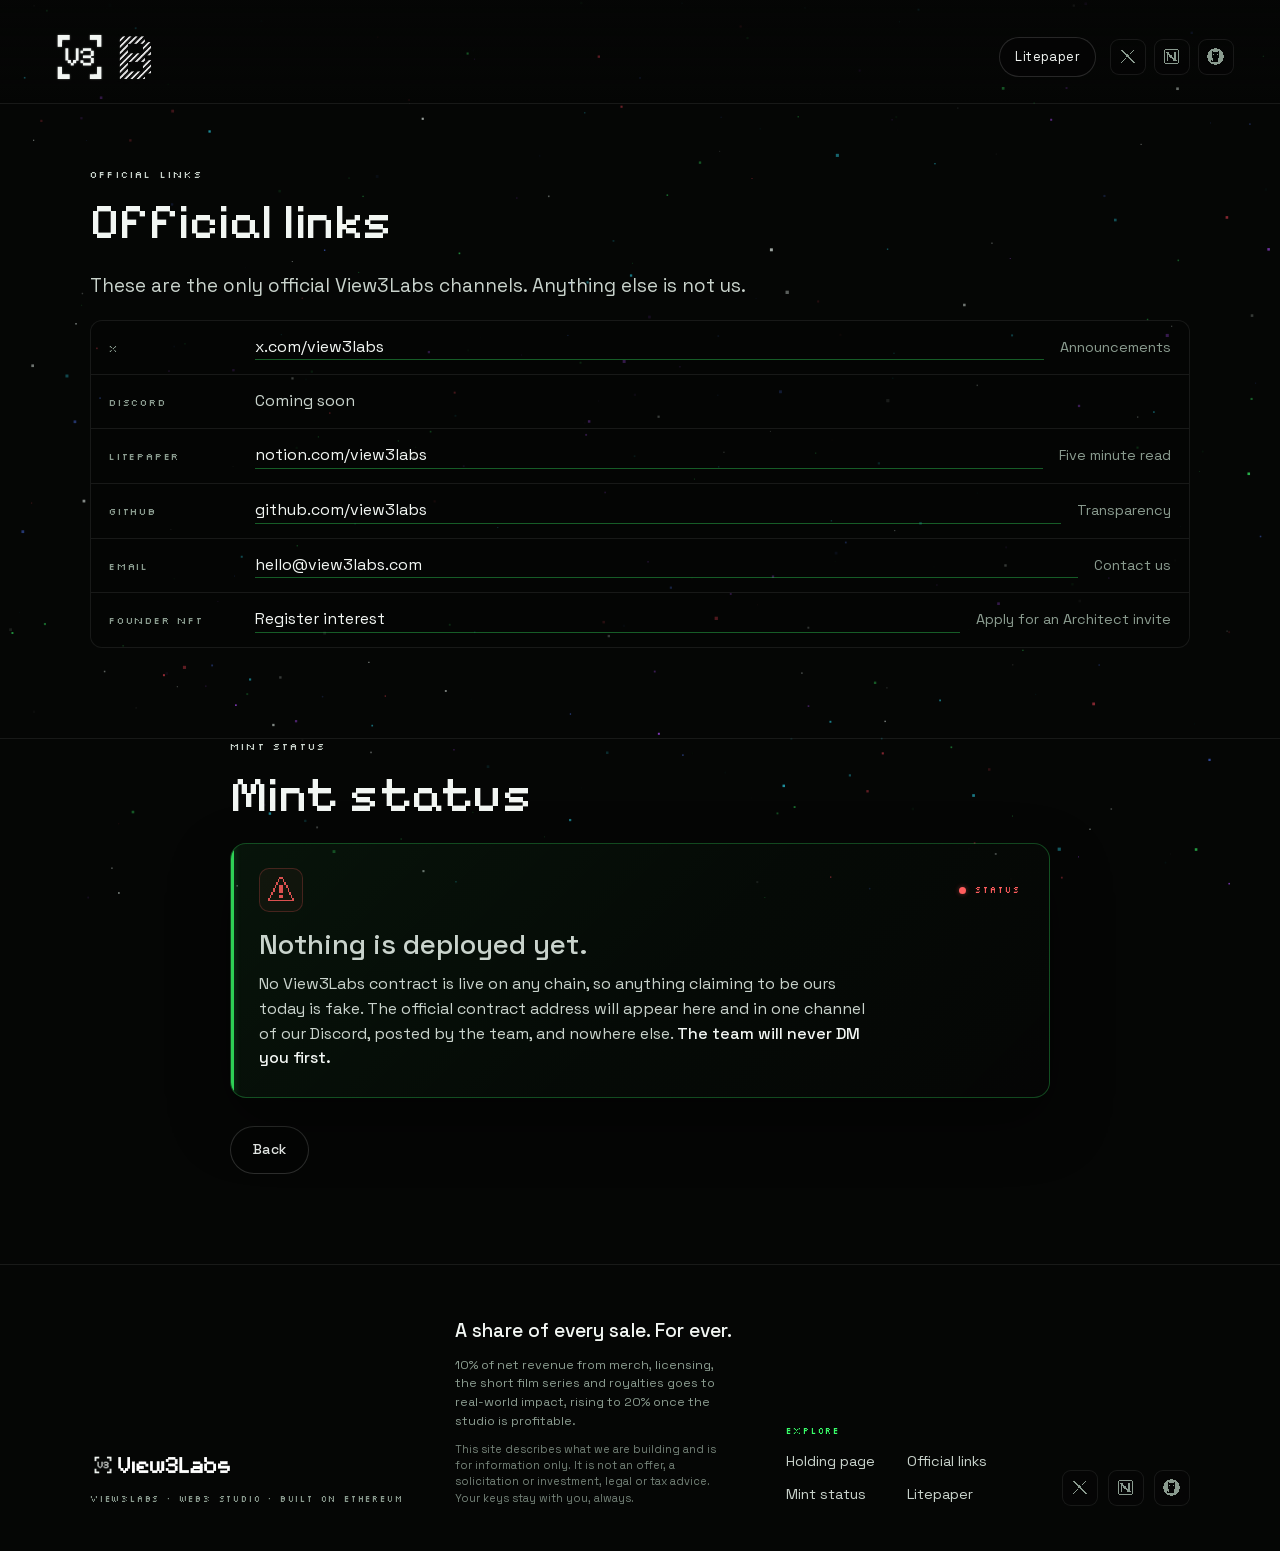
==== links/index.html @ da08341c "Hero symbol: held at 880px from 1250px wide, 600px on large monitors" ====
<!doctype html>
<html lang="en-GB">
<head>
<meta charset="utf-8">
<meta name="viewport" content="width=device-width, initial-scale=1">
<meta http-equiv="Content-Security-Policy" content="default-src 'none'; script-src 'self'; style-src 'self'; img-src 'self'; font-src 'self'; media-src 'self'; connect-src 'self'; manifest-src 'self'; base-uri 'none'; form-action 'none'; object-src 'none'; frame-src 'none'; upgrade-insecure-requests">
<meta name="referrer" content="strict-origin-when-cross-origin">
<link rel="canonical" href="https://view3labs.com/links/">
<title>Official links · View3Labs</title>
<meta name="description" content="The only official View3Labs channels. Anything else is not us.">
<meta property="og:title" content="View3Labs">
<meta property="og:description" content="Join the studio behind the drop. One studio. 963 founders.">
<meta property="og:image" content="https://view3labs.com/assets/og-image-v3.jpg">
<meta property="og:url" content="https://view3labs.com/links/">
<meta name="twitter:card" content="summary_large_image">
<link rel="icon" type="image/png" sizes="64x64" href="../assets/favicon-64.png">
<link rel="apple-touch-icon" href="../assets/apple-touch-icon.png">
<link rel="preload" href="../fonts/space-grotesk.woff2" as="font" type="font/woff2" crossorigin>
<link rel="preload" href="../fonts/silkscreen-400.woff2" as="font" type="font/woff2" crossorigin>
<link rel="preload" href="../fonts/pixelify-sans.woff2" as="font" type="font/woff2" crossorigin>
<link rel="stylesheet" href="../style.css?v=20261026i">
</head>
<body class="holding">

<!-- Reactive particle field -->
<canvas class="field" data-field aria-hidden="true"></canvas>

<header class="top" data-top>
  <a class="brand" href="../" data-brand aria-label="View3Labs">
    <img class="brand__mark" src="../assets/mark-v3-white.png" alt="" width="512" height="512">
    <span class="brand__word">
      <video class="brand__video" data-wordmark muted playsinline preload="auto" aria-hidden="true"></video>
      <img class="brand__img" src="../assets/wordmark-anim-last.png" alt="" width="840" height="160">
    </span>
  </a>
  <div class="top__right">
    <a class="top__pill" href="https://view3labs.notion.site/view3labs-litepaper-2616937a39f680359b5fe845289d6380" target="_blank" rel="noopener">Litepaper</a>
    <div class="top__icons" aria-label="Official channels">
      <a class="footer__icon" href="https://x.com/view3labs" target="_blank" rel="noopener" aria-label="View3Labs on X"><svg viewBox="0 0 16 16" shape-rendering="crispEdges" aria-hidden="true"><path d="M2 2h1v1h-1zM3 2h1v1h-1zM13 2h1v1h-1zM3 3h1v1h-1zM4 3h1v1h-1zM12 3h1v1h-1zM4 4h1v1h-1zM5 4h1v1h-1zM11 4h1v1h-1zM5 5h1v1h-1zM6 5h1v1h-1zM10 5h1v1h-1zM6 6h1v1h-1zM7 6h1v1h-1zM7 7h1v1h-1zM8 7h1v1h-1zM8 8h1v1h-1zM9 8h1v1h-1zM6 9h1v1h-1zM9 9h1v1h-1zM10 9h1v1h-1zM5 10h1v1h-1zM10 10h1v1h-1zM11 10h1v1h-1zM4 11h1v1h-1zM11 11h1v1h-1zM12 11h1v1h-1zM3 12h1v1h-1zM12 12h1v1h-1zM13 12h1v1h-1zM2 13h1v1h-1zM13 13h1v1h-1zM14 13h1v1h-1z"/></svg></a>
      <a class="footer__icon" href="https://view3labs.notion.site/view3labs-litepaper-2616937a39f680359b5fe845289d6380" target="_blank" rel="noopener" aria-label="View3Labs Litepaper on Notion"><svg viewBox="0 0 16 16" shape-rendering="crispEdges" aria-hidden="true"><path d="M2 1h1v1h-1zM3 1h1v1h-1zM4 1h1v1h-1zM5 1h1v1h-1zM6 1h1v1h-1zM7 1h1v1h-1zM8 1h1v1h-1zM9 1h1v1h-1zM10 1h1v1h-1zM11 1h1v1h-1zM12 1h1v1h-1zM13 1h1v1h-1zM1 2h1v1h-1zM14 2h1v1h-1zM1 3h1v1h-1zM14 3h1v1h-1zM1 4h1v1h-1zM3 4h1v1h-1zM4 4h1v1h-1zM5 4h1v1h-1zM10 4h1v1h-1zM11 4h1v1h-1zM14 4h1v1h-1zM1 5h1v1h-1zM4 5h1v1h-1zM5 5h1v1h-1zM10 5h1v1h-1zM11 5h1v1h-1zM14 5h1v1h-1zM1 6h1v1h-1zM4 6h1v1h-1zM5 6h1v1h-1zM6 6h1v1h-1zM10 6h1v1h-1zM11 6h1v1h-1zM14 6h1v1h-1zM1 7h1v1h-1zM4 7h1v1h-1zM6 7h1v1h-1zM7 7h1v1h-1zM10 7h1v1h-1zM11 7h1v1h-1zM14 7h1v1h-1zM1 8h1v1h-1zM4 8h1v1h-1zM7 8h1v1h-1zM8 8h1v1h-1zM10 8h1v1h-1zM11 8h1v1h-1zM14 8h1v1h-1zM1 9h1v1h-1zM4 9h1v1h-1zM8 9h1v1h-1zM9 9h1v1h-1zM10 9h1v1h-1zM11 9h1v1h-1zM14 9h1v1h-1zM1 10h1v1h-1zM4 10h1v1h-1zM9 10h1v1h-1zM10 10h1v1h-1zM11 10h1v1h-1zM14 10h1v1h-1zM1 11h1v1h-1zM4 11h1v1h-1zM9 11h1v1h-1zM10 11h1v1h-1zM11 11h1v1h-1zM12 11h1v1h-1zM14 11h1v1h-1zM1 12h1v1h-1zM14 12h1v1h-1zM1 13h1v1h-1zM14 13h1v1h-1zM2 14h1v1h-1zM3 14h1v1h-1zM4 14h1v1h-1zM5 14h1v1h-1zM6 14h1v1h-1zM7 14h1v1h-1zM8 14h1v1h-1zM9 14h1v1h-1zM10 14h1v1h-1zM11 14h1v1h-1zM12 14h1v1h-1zM13 14h1v1h-1z"/></svg></a>
      <a class="footer__icon" href="https://github.com/View3Labs" target="_blank" rel="noopener" aria-label="View3Labs on GitHub"><svg viewBox="0 0 16 16" shape-rendering="crispEdges" aria-hidden="true"><path d="M7 0h1v1h-1zM8 0h1v1h-1zM4 1h1v1h-1zM5 1h1v1h-1zM6 1h1v1h-1zM7 1h1v1h-1zM8 1h1v1h-1zM9 1h1v1h-1zM10 1h1v1h-1zM11 1h1v1h-1zM3 2h1v1h-1zM4 2h1v1h-1zM5 2h1v1h-1zM6 2h1v1h-1zM7 2h1v1h-1zM8 2h1v1h-1zM9 2h1v1h-1zM10 2h1v1h-1zM11 2h1v1h-1zM12 2h1v1h-1zM2 3h1v1h-1zM3 3h1v1h-1zM4 3h1v1h-1zM6 3h1v1h-1zM7 3h1v1h-1zM8 3h1v1h-1zM9 3h1v1h-1zM11 3h1v1h-1zM12 3h1v1h-1zM13 3h1v1h-1zM1 4h1v1h-1zM2 4h1v1h-1zM3 4h1v1h-1zM4 4h1v1h-1zM11 4h1v1h-1zM12 4h1v1h-1zM13 4h1v1h-1zM14 4h1v1h-1zM1 5h1v1h-1zM2 5h1v1h-1zM3 5h1v1h-1zM4 5h1v1h-1zM11 5h1v1h-1zM12 5h1v1h-1zM13 5h1v1h-1zM14 5h1v1h-1zM1 6h1v1h-1zM2 6h1v1h-1zM3 6h1v1h-1zM4 6h1v1h-1zM6 6h1v1h-1zM9 6h1v1h-1zM11 6h1v1h-1zM12 6h1v1h-1zM13 6h1v1h-1zM14 6h1v1h-1zM0 7h1v1h-1zM1 7h1v1h-1zM2 7h1v1h-1zM3 7h1v1h-1zM4 7h1v1h-1zM11 7h1v1h-1zM12 7h1v1h-1zM13 7h1v1h-1zM14 7h1v1h-1zM15 7h1v1h-1zM0 8h1v1h-1zM1 8h1v1h-1zM2 8h1v1h-1zM3 8h1v1h-1zM4 8h1v1h-1zM11 8h1v1h-1zM12 8h1v1h-1zM13 8h1v1h-1zM14 8h1v1h-1zM15 8h1v1h-1zM1 9h1v1h-1zM2 9h1v1h-1zM3 9h1v1h-1zM4 9h1v1h-1zM5 9h1v1h-1zM10 9h1v1h-1zM11 9h1v1h-1zM12 9h1v1h-1zM13 9h1v1h-1zM14 9h1v1h-1zM1 10h1v1h-1zM2 10h1v1h-1zM3 10h1v1h-1zM4 10h1v1h-1zM5 10h1v1h-1zM10 10h1v1h-1zM11 10h1v1h-1zM12 10h1v1h-1zM13 10h1v1h-1zM14 10h1v1h-1zM1 11h1v1h-1zM2 11h1v1h-1zM3 11h1v1h-1zM5 11h1v1h-1zM10 11h1v1h-1zM11 11h1v1h-1zM12 11h1v1h-1zM13 11h1v1h-1zM14 11h1v1h-1zM2 12h1v1h-1zM3 12h1v1h-1zM10 12h1v1h-1zM11 12h1v1h-1zM12 12h1v1h-1zM13 12h1v1h-1zM3 13h1v1h-1zM4 13h1v1h-1zM5 13h1v1h-1zM6 13h1v1h-1zM7 13h1v1h-1zM8 13h1v1h-1zM9 13h1v1h-1zM10 13h1v1h-1zM11 13h1v1h-1zM12 13h1v1h-1zM4 14h1v1h-1zM5 14h1v1h-1zM6 14h1v1h-1zM7 14h1v1h-1zM8 14h1v1h-1zM9 14h1v1h-1zM10 14h1v1h-1zM11 14h1v1h-1zM7 15h1v1h-1zM8 15h1v1h-1z"/></svg></a>
    </div>
  </div>
</header>

<main id="top" class="page">

<section class="section" id="links" aria-labelledby="h-links">
  <div class="section__inner">
    <p class="eyebrow">Official links</p>
    <h2 id="h-links" class="reveal">Official links</h2>
    <p class="lead reveal">These are the only official View3Labs channels. Anything else is not us.</p>
    <ul class="links" role="list">
      <li class="links__row reveal"><span class="links__channel">X</span><a class="links__link" href="https://x.com/view3labs" target="_blank" rel="noopener">x.com/view3labs</a><span class="links__note">Announcements</span></li>
      <li class="links__row reveal"><span class="links__channel">Discord</span><span class="links__link" data-discord>Coming soon</span><span class="links__note" data-discord-note></span></li>
      <li class="links__row reveal"><span class="links__channel">Litepaper</span><a class="links__link" href="https://view3labs.notion.site/view3labs-litepaper-2616937a39f680359b5fe845289d6380" target="_blank" rel="noopener">notion.com/view3labs</a><span class="links__note">Five minute read</span></li>
      <li class="links__row reveal"><span class="links__channel">GitHub</span><a class="links__link" href="https://github.com/View3Labs" target="_blank" rel="noopener">github.com/view3labs</a><span class="links__note">Transparency</span></li>
      <li class="links__row reveal"><span class="links__channel">Email</span><a class="links__link" href="mailto:hello@view3labs.com">hello@view3labs.com</a><span class="links__note">Contact us</span></li>
      <li class="links__row reveal"><span class="links__channel">Founder NFT</span><a class="links__link" href="https://docs.google.com/forms/d/e/1FAIpQLSch61NEoiPiYjb7AW-5lld3CAP9WMmhTiAOWWXmvHpPKNtkVA/viewform" target="_blank" rel="noopener">Register interest</a><span class="links__note">Apply for an Architect invite</span></li>
    </ul>
  </div>
</section>

<section class="section section--mint" id="mint-status" aria-labelledby="h-mint">
  <div class="section__inner section__inner--narrow">
    <p class="eyebrow">Mint status</p>
    <h2 id="h-mint" class="reveal">Mint status</h2>
    <!-- Default state is the standing warning. app.js swaps to the live state only when SITE_CONFIG has both values. -->
    <div class="mint mint--warning reveal" data-mint-warning role="status">
      <div class="mint__head">
        <span class="mint__glyph"><svg viewBox="0 0 16 16" shape-rendering="crispEdges" aria-hidden="true"><path d="M7 0h1v1h-1zM8 0h1v1h-1zM6 1h1v1h-1zM9 1h1v1h-1zM6 2h1v1h-1zM9 2h1v1h-1zM5 3h1v1h-1zM10 3h1v1h-1zM5 4h1v1h-1zM10 4h1v1h-1zM4 5h1v1h-1zM7 5h1v1h-1zM8 5h1v1h-1zM11 5h1v1h-1zM4 6h1v1h-1zM7 6h1v1h-1zM8 6h1v1h-1zM11 6h1v1h-1zM3 7h1v1h-1zM7 7h1v1h-1zM8 7h1v1h-1zM12 7h1v1h-1zM3 8h1v1h-1zM7 8h1v1h-1zM8 8h1v1h-1zM12 8h1v1h-1zM2 9h1v1h-1zM7 9h1v1h-1zM8 9h1v1h-1zM13 9h1v1h-1zM2 10h1v1h-1zM13 10h1v1h-1zM1 11h1v1h-1zM7 11h1v1h-1zM8 11h1v1h-1zM14 11h1v1h-1zM1 12h1v1h-1zM7 12h1v1h-1zM8 12h1v1h-1zM14 12h1v1h-1zM0 13h1v1h-1zM15 13h1v1h-1zM0 14h1v1h-1zM1 14h1v1h-1zM2 14h1v1h-1zM3 14h1v1h-1zM4 14h1v1h-1zM5 14h1v1h-1zM6 14h1v1h-1zM7 14h1v1h-1zM8 14h1v1h-1zM9 14h1v1h-1zM10 14h1v1h-1zM11 14h1v1h-1zM12 14h1v1h-1zM13 14h1v1h-1zM14 14h1v1h-1zM15 14h1v1h-1z"/></svg></span>
        <span class="mint__status"><span class="mint__dot" aria-hidden="true"></span>Status</span>
      </div>
      <p class="mint__title">Nothing is deployed yet.</p>
      <p>No View3Labs contract is live on any chain, so anything claiming to be ours today is fake. The official contract address will appear here and in one channel of our Discord, posted by the team, and nowhere else. <strong>The team will never DM you first.</strong></p>
    </div>
    <div class="mint mint--live" data-mint-live hidden>
      <div class="mint__head">
        <span class="mint__glyph"><svg viewBox="0 0 16 16" shape-rendering="crispEdges" aria-hidden="true"><path d="M14 4h1v1h-1zM15 4h1v1h-1zM13 5h1v1h-1zM14 5h1v1h-1zM15 5h1v1h-1zM12 6h1v1h-1zM13 6h1v1h-1zM14 6h1v1h-1zM11 7h1v1h-1zM12 7h1v1h-1zM13 7h1v1h-1zM2 8h1v1h-1zM3 8h1v1h-1zM10 8h1v1h-1zM11 8h1v1h-1zM12 8h1v1h-1zM2 9h1v1h-1zM3 9h1v1h-1zM4 9h1v1h-1zM9 9h1v1h-1zM10 9h1v1h-1zM11 9h1v1h-1zM3 10h1v1h-1zM4 10h1v1h-1zM5 10h1v1h-1zM8 10h1v1h-1zM9 10h1v1h-1zM10 10h1v1h-1zM4 11h1v1h-1zM5 11h1v1h-1zM6 11h1v1h-1zM7 11h1v1h-1zM8 11h1v1h-1zM9 11h1v1h-1zM5 12h1v1h-1zM6 12h1v1h-1zM7 12h1v1h-1zM8 12h1v1h-1z"/></svg></span>
        <span class="mint__status"><span class="mint__dot" aria-hidden="true"></span>Live</span>
      </div>
      <p class="mint__label">Official contract address</p>
      <code class="mint__address" data-mint-address></code>
      <a class="btn btn--primary" data-mint-link href="#" target="_blank" rel="noopener">Official mint page</a>
    </div>
    <a class="btn btn--ghost page__back" href="../">Back</a>
  </div>
</section>

</main>

<footer class="footer" id="footer">
  <div class="section__inner footer__grid">
    <div class="footer__brand">
      <a class="footer__home" href="../" data-footbrand aria-label="View3Labs">
        <img class="footer__mark" src="../assets/mark-v3-white.png" alt="" width="512" height="512">
        <span class="footer__word">
          <video class="footer__video" data-footwordmark muted playsinline preload="metadata" aria-hidden="true"></video>
          <img class="footer__img" src="../assets/wordmark-anim-last.png" alt="View3Labs" width="840" height="160">
        </span>
      </a>
      <p class="footer__line">View3Labs · Web3 Studio · Built on Ethereum</p>
    </div>
    <div class="footer__wording">
      <p class="footer__pledge">A share of every sale. For ever.</p>
      <p class="footer__small">10% of net revenue from merch, licensing, the short film series and royalties goes to real-world impact, rising to 20% once the studio is profitable.</p>
      <p class="footer__small footer__legal">This site describes what we are building and is for information only. It is not an offer, a solicitation or investment, legal or tax advice. Your keys stay with you, always.</p>
    </div>
    <nav class="footer__col" aria-label="Sections">
      <p class="footer__title">Explore</p>
      <div class="footer__links">
        <a href="../">Holding page</a>
        <a href="#links">Official links</a>
        <a href="#mint-status">Mint status</a>
        <a href="https://view3labs.notion.site/view3labs-litepaper-2616937a39f680359b5fe845289d6380" target="_blank" rel="noopener">Litepaper</a>
      </div>
    </nav>
    <div class="footer__icons" aria-label="Official channels">
      <a class="footer__icon" href="https://x.com/view3labs" target="_blank" rel="noopener" aria-label="View3Labs on X"><svg viewBox="0 0 16 16" shape-rendering="crispEdges" aria-hidden="true"><path d="M2 2h1v1h-1zM3 2h1v1h-1zM13 2h1v1h-1zM3 3h1v1h-1zM4 3h1v1h-1zM12 3h1v1h-1zM4 4h1v1h-1zM5 4h1v1h-1zM11 4h1v1h-1zM5 5h1v1h-1zM6 5h1v1h-1zM10 5h1v1h-1zM6 6h1v1h-1zM7 6h1v1h-1zM7 7h1v1h-1zM8 7h1v1h-1zM8 8h1v1h-1zM9 8h1v1h-1zM6 9h1v1h-1zM9 9h1v1h-1zM10 9h1v1h-1zM5 10h1v1h-1zM10 10h1v1h-1zM11 10h1v1h-1zM4 11h1v1h-1zM11 11h1v1h-1zM12 11h1v1h-1zM3 12h1v1h-1zM12 12h1v1h-1zM13 12h1v1h-1zM2 13h1v1h-1zM13 13h1v1h-1zM14 13h1v1h-1z"/></svg></a>
      <a class="footer__icon" href="https://view3labs.notion.site/view3labs-litepaper-2616937a39f680359b5fe845289d6380" target="_blank" rel="noopener" aria-label="View3Labs Litepaper on Notion"><svg viewBox="0 0 16 16" shape-rendering="crispEdges" aria-hidden="true"><path d="M2 1h1v1h-1zM3 1h1v1h-1zM4 1h1v1h-1zM5 1h1v1h-1zM6 1h1v1h-1zM7 1h1v1h-1zM8 1h1v1h-1zM9 1h1v1h-1zM10 1h1v1h-1zM11 1h1v1h-1zM12 1h1v1h-1zM13 1h1v1h-1zM1 2h1v1h-1zM14 2h1v1h-1zM1 3h1v1h-1zM14 3h1v1h-1zM1 4h1v1h-1zM3 4h1v1h-1zM4 4h1v1h-1zM5 4h1v1h-1zM10 4h1v1h-1zM11 4h1v1h-1zM14 4h1v1h-1zM1 5h1v1h-1zM4 5h1v1h-1zM5 5h1v1h-1zM10 5h1v1h-1zM11 5h1v1h-1zM14 5h1v1h-1zM1 6h1v1h-1zM4 6h1v1h-1zM5 6h1v1h-1zM6 6h1v1h-1zM10 6h1v1h-1zM11 6h1v1h-1zM14 6h1v1h-1zM1 7h1v1h-1zM4 7h1v1h-1zM6 7h1v1h-1zM7 7h1v1h-1zM10 7h1v1h-1zM11 7h1v1h-1zM14 7h1v1h-1zM1 8h1v1h-1zM4 8h1v1h-1zM7 8h1v1h-1zM8 8h1v1h-1zM10 8h1v1h-1zM11 8h1v1h-1zM14 8h1v1h-1zM1 9h1v1h-1zM4 9h1v1h-1zM8 9h1v1h-1zM9 9h1v1h-1zM10 9h1v1h-1zM11 9h1v1h-1zM14 9h1v1h-1zM1 10h1v1h-1zM4 10h1v1h-1zM9 10h1v1h-1zM10 10h1v1h-1zM11 10h1v1h-1zM14 10h1v1h-1zM1 11h1v1h-1zM4 11h1v1h-1zM9 11h1v1h-1zM10 11h1v1h-1zM11 11h1v1h-1zM12 11h1v1h-1zM14 11h1v1h-1zM1 12h1v1h-1zM14 12h1v1h-1zM1 13h1v1h-1zM14 13h1v1h-1zM2 14h1v1h-1zM3 14h1v1h-1zM4 14h1v1h-1zM5 14h1v1h-1zM6 14h1v1h-1zM7 14h1v1h-1zM8 14h1v1h-1zM9 14h1v1h-1zM10 14h1v1h-1zM11 14h1v1h-1zM12 14h1v1h-1zM13 14h1v1h-1z"/></svg></a>
      <a class="footer__icon" href="https://github.com/View3Labs" target="_blank" rel="noopener" aria-label="View3Labs on GitHub"><svg viewBox="0 0 16 16" shape-rendering="crispEdges" aria-hidden="true"><path d="M7 0h1v1h-1zM8 0h1v1h-1zM4 1h1v1h-1zM5 1h1v1h-1zM6 1h1v1h-1zM7 1h1v1h-1zM8 1h1v1h-1zM9 1h1v1h-1zM10 1h1v1h-1zM11 1h1v1h-1zM3 2h1v1h-1zM4 2h1v1h-1zM5 2h1v1h-1zM6 2h1v1h-1zM7 2h1v1h-1zM8 2h1v1h-1zM9 2h1v1h-1zM10 2h1v1h-1zM11 2h1v1h-1zM12 2h1v1h-1zM2 3h1v1h-1zM3 3h1v1h-1zM4 3h1v1h-1zM6 3h1v1h-1zM7 3h1v1h-1zM8 3h1v1h-1zM9 3h1v1h-1zM11 3h1v1h-1zM12 3h1v1h-1zM13 3h1v1h-1zM1 4h1v1h-1zM2 4h1v1h-1zM3 4h1v1h-1zM4 4h1v1h-1zM11 4h1v1h-1zM12 4h1v1h-1zM13 4h1v1h-1zM14 4h1v1h-1zM1 5h1v1h-1zM2 5h1v1h-1zM3 5h1v1h-1zM4 5h1v1h-1zM11 5h1v1h-1zM12 5h1v1h-1zM13 5h1v1h-1zM14 5h1v1h-1zM1 6h1v1h-1zM2 6h1v1h-1zM3 6h1v1h-1zM4 6h1v1h-1zM6 6h1v1h-1zM9 6h1v1h-1zM11 6h1v1h-1zM12 6h1v1h-1zM13 6h1v1h-1zM14 6h1v1h-1zM0 7h1v1h-1zM1 7h1v1h-1zM2 7h1v1h-1zM3 7h1v1h-1zM4 7h1v1h-1zM11 7h1v1h-1zM12 7h1v1h-1zM13 7h1v1h-1zM14 7h1v1h-1zM15 7h1v1h-1zM0 8h1v1h-1zM1 8h1v1h-1zM2 8h1v1h-1zM3 8h1v1h-1zM4 8h1v1h-1zM11 8h1v1h-1zM12 8h1v1h-1zM13 8h1v1h-1zM14 8h1v1h-1zM15 8h1v1h-1zM1 9h1v1h-1zM2 9h1v1h-1zM3 9h1v1h-1zM4 9h1v1h-1zM5 9h1v1h-1zM10 9h1v1h-1zM11 9h1v1h-1zM12 9h1v1h-1zM13 9h1v1h-1zM14 9h1v1h-1zM1 10h1v1h-1zM2 10h1v1h-1zM3 10h1v1h-1zM4 10h1v1h-1zM5 10h1v1h-1zM10 10h1v1h-1zM11 10h1v1h-1zM12 10h1v1h-1zM13 10h1v1h-1zM14 10h1v1h-1zM1 11h1v1h-1zM2 11h1v1h-1zM3 11h1v1h-1zM5 11h1v1h-1zM10 11h1v1h-1zM11 11h1v1h-1zM12 11h1v1h-1zM13 11h1v1h-1zM14 11h1v1h-1zM2 12h1v1h-1zM3 12h1v1h-1zM10 12h1v1h-1zM11 12h1v1h-1zM12 12h1v1h-1zM13 12h1v1h-1zM3 13h1v1h-1zM4 13h1v1h-1zM5 13h1v1h-1zM6 13h1v1h-1zM7 13h1v1h-1zM8 13h1v1h-1zM9 13h1v1h-1zM10 13h1v1h-1zM11 13h1v1h-1zM12 13h1v1h-1zM4 14h1v1h-1zM5 14h1v1h-1zM6 14h1v1h-1zM7 14h1v1h-1zM8 14h1v1h-1zM9 14h1v1h-1zM10 14h1v1h-1zM11 14h1v1h-1zM7 15h1v1h-1zM8 15h1v1h-1z"/></svg></a>
    </div>
  </div>
</footer>

<script src="../app.js?v=20261026i" defer></script>
</body>
</html>
---- style.css ----
/* View3Labs: site v3
   Hero (particle field · header lockup [v3] mark + animated alpha wordmark · copy · axis bar)
   followed by: In short · The studio · The first title · The Founder NFT · Mint status · $VIEW3 · Regenerative impact ·
   Trust · Roadmap · Official links · Footer.
   Everything self-hosted: fonts below are OFL files served from ./fonts. No third-party requests. */

@font-face { font-family: "Silkscreen"; src: url("fonts/silkscreen-400.woff2") format("woff2"); font-weight: 400; font-style: normal; font-display: swap; }
@font-face { font-family: "Space Grotesk"; src: url("fonts/space-grotesk.woff2") format("woff2"); font-weight: 300 700; font-style: normal; font-display: swap; }  /* variable font */
@font-face { font-family: "Pixelify Sans"; src: url("fonts/pixelify-sans.woff2") format("woff2"); font-weight: 400 700; font-style: normal; font-display: swap; }  /* variable pixel face for headings */

:root {
  --bg: #050605;
  --bg-2: #090b09;
  --ink: #f2f6f3;
  --body: #c9d3cc;
  --mute: #8a9b8f;
  --green: #39ff6a;
  --green-dim: #1fa84a;
  --warn: #ff5d5d;
  --line: rgba(255,255,255,0.08);
  --font-display: "Silkscreen", ui-monospace, monospace;
  --font-heading: "Pixelify Sans", "Silkscreen", ui-monospace, monospace;
  --font-body: "Space Grotesk", system-ui, -apple-system, "Segoe UI", sans-serif;
  --gutter: clamp(18px, 3.6vw, 48px);
  --measure: 62ch;

  /* lockup: wordmark video box is 840×160 with the glyphs at 96% of its width */
  --word-w: clamp(190px, 24vw, 360px);

  /* driven by app.js */
  --energy: 0;
  --mx: 0;
  --my: 0;
}

* { box-sizing: border-box; }
html { scroll-behavior: smooth; scroll-padding-top: 96px; }
body {
  margin: 0;
  background: var(--bg);
  color: var(--ink);
  font-family: var(--font-body);
  font-size: 16px; line-height: 1.55;
  -webkit-font-smoothing: antialiased;
  overflow-x: hidden;
}
img, video, svg { display: block; max-width: 100%; }
a { color: inherit; text-decoration: none; }
button { font: inherit; color: inherit; background: none; border: 0; padding: 0; cursor: pointer; }
:focus-visible { outline: 2px solid var(--green); outline-offset: 3px; }
p { margin: 0 0 1em; }
h1, h2, h3 { margin: 0; font-family: var(--font-heading); font-weight: 500; letter-spacing: 0.01em; line-height: 1.08; }
strong { font-weight: 500; color: var(--ink); }
.sr-only {
  position: absolute; width: 1px; height: 1px; margin: -1px; padding: 0; overflow: hidden;
  clip: rect(0 0 0 0); clip-path: inset(50%); white-space: nowrap; border: 0;
}

.field { position: fixed; inset: 0; width: 100%; height: 100%; z-index: 0; }

/* ---------- Header (sticky, compacts once scrolled) ---------- */
.top {
  position: sticky; top: 0; z-index: 10;
  display: flex; align-items: center; justify-content: space-between; gap: 24px;
  padding: clamp(16px, 2.6vh, 28px) var(--gutter) 12px;
  background: linear-gradient(to bottom, rgba(5,6,5,0.92), rgba(5,6,5,0));
  transition: padding .3s ease, background .3s ease;
}
.top.is-stuck { padding-top: 10px; padding-bottom: 10px; background: linear-gradient(to bottom, rgba(5,6,5,0.96), rgba(5,6,5,0.82)); }

.brand {
  position: relative; z-index: 6;
  display: flex; align-items: center;
  transform: translate3d(0, 0, 0) scale(1);                               /* no pointer parallax on the lockup: it stays put under the cursor */
  transform-origin: left center;
  transition: transform .3s ease-out;
}
.top.is-stuck .brand { transform: translate3d(0, 0, 0) scale(0.72); }
.brand__word { position: relative; display: block; width: var(--word-w); }
.brand__video, .brand__img {
  width: 100%; aspect-ratio: 840 / 160; height: auto;                     /* no CSS filter here: WebKit drops a video's alpha when one is applied */
}
.brand__video { display: none; }
.brand__video.is-blend { mix-blend-mode: screen; }
.brand__word.has-video .brand__video { display: block; }
.brand__word.has-video .brand__img { display: none; }

.nav {
  display: flex; align-items: center; gap: clamp(14px, 1.6vw, 24px);
  font-family: var(--font-display); font-size: 10px; letter-spacing: 0.18em; text-transform: uppercase;
  color: var(--mute);
}
.nav a { position: relative; padding: 6px 0; transition: color .2s; }
.nav a::after {
  content: ""; position: absolute; left: 0; right: 100%; bottom: 0; height: 1px;
  background: var(--green); transition: right .25s ease;
}
.nav a:hover, .nav a:focus-visible { color: var(--ink); }
.nav a:hover::after, .nav a:focus-visible::after { right: 0; }
.nav .pill {
  font-family: var(--font-body); font-size: 13px; letter-spacing: 0.03em; text-transform: none; color: var(--ink);
  padding: 9px 15px; border: 1px solid rgba(255,255,255,0.14); border-radius: 999px;
  background: rgba(5,6,5,0.82);
  transition: border-color .2s, box-shadow .25s;
}
.nav .pill::after { display: none; }
.nav .pill:hover, .nav .pill:focus-visible { border-color: rgba(255,255,255,0.4); }

/* V3 symbol beside the wordmark (header + footer lockups) */
.brand { gap: 0; }                                                        /* the images carry their own padding: 0 still reads as ~13px */
.brand__mark { width: calc(var(--word-w) * 0.2186); height: auto; flex: none; margin-right: -2px;   /* bracket height == letter height: (0.738 / 0.643) * (160 / 840) */ filter: drop-shadow(0 0 1px rgba(255,255,255,0.3)); }

/* Menu button (narrow screens) */
.menu {
  position: relative; z-index: 6;
  display: none; align-items: center; gap: 10px;
  font-family: var(--font-display); font-size: 10px; letter-spacing: 0.18em; text-transform: uppercase; color: var(--mute);
  padding: 8px 2px;
}
.menu__icon { position: relative; display: block; width: 18px; height: 11px; }
.menu__bar { position: absolute; left: 0; width: 18px; height: 1px; background: var(--ink); transition: transform .25s, top .25s; }
.menu__bar:first-child { top: 0; }
.menu__bar:last-child { top: 10px; }
.menu[aria-expanded="true"] .menu__bar:first-child { top: 5px; transform: rotate(45deg); }
.menu[aria-expanded="true"] .menu__bar:last-child  { top: 5px; transform: rotate(-45deg); }

/* ---------- Buttons ---------- */
.btn {
  display: inline-flex; align-items: center; justify-content: center;
  padding: 12px 22px; border-radius: 999px;
  font-size: 14px; font-weight: 500; letter-spacing: 0.02em;
  border: 1px solid transparent;
  transition: transform .15s ease, border-color .2s;
}
.btn:hover { transform: translateY(-1px); }
.btn--primary { background: var(--green); color: #031207; }
.btn--ghost { border-color: rgba(255,255,255,0.16); color: var(--ink); background: rgba(5,6,5,0.5); transition: border-color .25s ease; }
.btn--ghost:hover, .btn--ghost:focus-visible { border-color: var(--green); }   /* thin outline turns green */

/* ---------- Hero ---------- */
.hero {
  position: relative; z-index: auto; overflow: hidden;                                       /* z-index auto: no isolated context, so the fallback blend reaches the field */
  min-height: calc(100svh - var(--top-h, 96px));                                            /* the hero and its meta bar fill the first screen exactly */
  display: grid; grid-template-rows: 1fr auto;
  padding: clamp(24px, 6vh, 72px) 0 0;
}
.hero__media.section__media { z-index: 0; pointer-events: none; }                          /* above the fixed particle field (later in the DOM), below the copy */
.hero > .meta { position: relative; z-index: 1; }                                           /* axis bar, Scroll link and Motion toggle stay above the media layer */
.hero__media .section__video {                                                             /* alpha symbol loop shown bright; the particle field shows through its transparency */
  position: absolute; left: 50%; top: calc(50% - clamp(16px, 3vh, 36px)); transform: translate(-50%, -50%);   /* lifted by half the copy's bottom padding: centred on headline-to-buttons */
  width: clamp(440px, 70vw, 880px); height: auto; aspect-ratio: 16 / 9; object-fit: contain;    /* sized by viewport width up to about 1250px wide, then held: the mark reads better at its smaller-screen size */
  opacity: 1; filter: none;
}
.hero__media .section__video.is-blend { mix-blend-mode: screen; }                         /* MP4 fallback only: its black ground is keyed out by the blend */
@media (min-width: 1600px) { .hero__media .section__video { width: 600px; } }            /* large monitors: the mark steps down again, close to its size on a small laptop */
.hero__copy {
  position: relative; z-index: 1;
  align-self: center;
  padding: 0 var(--gutter) clamp(32px, 6vh, 72px);
  max-width: calc(var(--gutter) * 2 + 720px);
}
.hero__headline {
  font-size: clamp(2.3rem, 5.2vw, 4.6rem);
  max-width: 14ch;
}
.hero__magic {
  margin: 14px 0 16px;
  font-family: var(--font-display); font-size: clamp(0.62rem, 1.1vw, 0.8rem); letter-spacing: 0.22em; text-transform: uppercase;
  color: var(--green);
}
.hero__intro { max-width: var(--measure); color: var(--body); font-size: clamp(1rem, 1.3vw, 1.125rem); margin-bottom: 10px; }
.hero__tagline { max-width: var(--measure); color: var(--mute); font-size: 0.9rem; margin-bottom: 18px; }
.hero__actions { display: flex; gap: 12px; flex-wrap: wrap; }


/* Axis bar (hero footer) */
.meta {
  display: flex; justify-content: space-between; align-items: center; gap: 16px;
  padding: 10px var(--gutter) 18px;
  font-family: var(--font-display); font-size: 9px; letter-spacing: 0.16em; text-transform: uppercase;
  color: var(--mute);
}
.meta__right { display: inline-flex; align-items: center; gap: 18px; }
.meta [data-sig] { color: var(--green); opacity: 0.8; }
.meta__scroll { display: inline-flex; align-items: center; gap: 10px; color: var(--mute); transition: color .2s; }
.meta__scroll:hover { color: var(--ink); }
.meta__cue { width: 1px; height: 22px; background: linear-gradient(to bottom, transparent, var(--green)); animation: cue 1.8s ease-in-out infinite; }
@keyframes cue { 0%,100% { transform: scaleY(0.4); opacity: .4; } 50% { transform: scaleY(1); opacity: 1; } }
.motion {
  font-family: inherit; font-size: inherit; letter-spacing: inherit; text-transform: inherit; color: var(--mute);
  padding: 4px 0; border-bottom: 1px solid transparent; transition: color .2s, border-color .2s;
}
.motion:hover { color: var(--ink); border-color: rgba(57,255,106,0.5); }
.motion[aria-pressed="false"] { color: var(--ink); }

/* ---------- Sections ---------- */
.section {
  position: relative; z-index: 2;
  padding: clamp(64px, 10vh, 120px) var(--gutter);
  border-top: 1px solid var(--line);
}
.section__inner { max-width: 1100px; margin: 0 auto; }
.section__inner--narrow { max-width: 820px; }
.section__inner--split { display: grid; grid-template-columns: minmax(0, 1.4fr) minmax(0, 1fr); gap: clamp(32px, 6vw, 96px); align-items: start; }
.eyebrow {
  font-family: var(--font-display); font-size: 10px; letter-spacing: 0.22em; text-transform: uppercase;
  color: var(--green); margin: 0 0 14px;
}
.section h2 { font-size: clamp(1.9rem, 3.8vw, 3.1rem); margin-bottom: 22px; }
.h2__num { color: var(--mute); font-weight: 400; }
.section p { color: var(--body); max-width: var(--measure); }
.lead { font-size: clamp(1.05rem, 1.5vw, 1.25rem); color: var(--ink); }
.note {
  padding: 16px 18px; border-left: 2px solid var(--green);
  background: rgba(57,255,106,0.05); border-radius: 0 8px 8px 0;
}

/* Cards (In short) */
.cards {
  list-style: none; margin: 10px 0 0; padding: 0;
  display: grid; grid-template-columns: repeat(3, minmax(0, 1fr)); gap: 18px;
}
.card {
  padding: 24px 22px 18px; border: 1px solid var(--line); border-radius: 14px;
  background: rgba(5,6,5,0.6);
  transition: border-color .25s, transform .25s;
}
.card:hover { border-color: rgba(57,255,106,0.4); transform: translateY(-3px); }
.card__kicker { font-family: var(--font-display); font-size: 9px; letter-spacing: 0.2em; text-transform: uppercase; color: var(--mute); margin-bottom: 10px; }
.card__title { display: flex; align-items: center; gap: 10px; font-size: 1.35rem; margin-bottom: 10px; }
.card__icon {
  flex: none; display: grid; place-items: center; width: 30px; height: 30px; border-radius: 8px;
  border: 1px solid rgba(57,255,106,0.22); background: rgba(57,255,106,0.06);
}
.card__icon svg { width: 18px; height: 18px; display: block; fill: var(--green); }
.card p:last-child { margin-bottom: 0; font-size: 0.95rem; }
.strapline {
  margin: 34px 0 0; text-align: center;
  font-family: var(--font-display); font-size: clamp(0.62rem, 1.1vw, 0.8rem); letter-spacing: 0.2em; text-transform: uppercase;
  color: var(--ink) !important; max-width: none !important;
}

.pillar__glyph {                          /* framed pixel glyph: 32px icon = 2px cells on a 16-grid, stays crisp */
  flex: none; display: grid; place-items: center; width: 48px; height: 48px; border-radius: 10px;
  border: 1px solid rgba(57,255,106,0.22); background: rgba(57,255,106,0.06);
}
.pillar__icon { width: 32px; height: 32px; display: block; fill: var(--green); }
.pillar:hover .pillar__glyph { border-color: rgba(57,255,106,0.5); }

/* One-line statement lists (The studio, Trust) */
.lines { list-style: none; margin: 6px 0 22px; padding: 0; display: grid; gap: 10px; max-width: var(--measure); }
.lines li { position: relative; padding-left: 22px; color: var(--body); }
.lines li::before { content: ""; position: absolute; left: 0; top: 0.55em; width: 8px; height: 8px; background: var(--green); box-shadow: 0 0 8px rgba(57,255,106,0.5); }
.lines strong { color: var(--ink); }

/* Tables */
.table-wrap { overflow-x: auto; margin: 6px 0 22px; border: 1px solid var(--line); border-radius: 12px; background: rgba(5,6,5,0.55); }
.table { width: 100%; border-collapse: collapse; font-size: 0.95rem; }
.table th, .table td { text-align: left; padding: 14px 18px; border-bottom: 1px solid var(--line); vertical-align: top; }
.table thead th { font-family: var(--font-display); font-size: 9px; letter-spacing: 0.18em; text-transform: uppercase; color: var(--mute); font-weight: 400; }
.table tbody th { font-weight: 500; color: var(--ink); white-space: nowrap; }
.table tbody td { color: var(--body); }
.table tbody tr:last-child th, .table tbody tr:last-child td { border-bottom: 0; }
.table--alloc td:last-child, .table--alloc thead th:last-child { text-align: right; font-variant-numeric: tabular-nums; width: 1%; white-space: nowrap; }
.table--alloc td:last-child { color: var(--ink); font-weight: 500; }
.table--alloc tbody th { white-space: normal; }
.table__name { display: inline-flex; align-items: center; flex-wrap: wrap; gap: 8px 10px; }
.table--alloc .dot { display: inline-block; width: 9px; height: 9px; border-radius: 50%; background: var(--c); box-shadow: 0 0 8px var(--c); margin: 0; }
.table--alloc tbody tr { transition: background .2s; }
.table--alloc tbody tr:hover { background: rgba(255,255,255,0.03); }
.chip {
  display: inline-block; padding: 3px 8px; border-radius: 999px;
  font-family: var(--font-display); font-size: 8px; letter-spacing: 0.16em; text-transform: uppercase;
  color: var(--mute); border: 1px solid rgba(255,255,255,0.12); background: rgba(255,255,255,0.03); white-space: nowrap;
}

/* The first title: looping trailer behind the section, scanlines over it, stat tiles */
.section--video { overflow: hidden; }
.section__media { position: absolute; inset: 0; z-index: 0; }
.section__video { width: 100%; height: 100%; object-fit: cover; opacity: 0.75; filter: saturate(1.1); }
.section__scan {                            /* dark line every 3px (normal blend) … */
  position: absolute; inset: 0; pointer-events: none;
  background: repeating-linear-gradient(to bottom, rgba(0,0,0,0.38) 0 1px, transparent 1px 3px);
}
.section__scan::after {                     /* … plus a faint light line that only shows on footage, never lifts pure black */
  content: ""; position: absolute; inset: 0;
  background: repeating-linear-gradient(to bottom, transparent 0 2px, rgba(255,255,255,0.05) 2px 3px);
  mix-blend-mode: overlay;
}
.section--video .section__inner { position: relative; z-index: 1; }
#first-title, #first-title .section__media { z-index: auto; }                               /* same fix: no isolated context, the blend reaches the page */
#first-title .section__video { mix-blend-mode: screen; filter: brightness(0.32); }         /* dark footage drops into site black; copy stays readable */
.title-side { display: grid; gap: 14px; align-self: center; }
.stats { list-style: none; margin: 0; padding: 0; display: grid; grid-template-columns: repeat(3, minmax(0, 1fr)); gap: 10px; }
.stat {
  display: grid; gap: 4px; padding: 14px 14px 12px;
  border: 1px solid var(--line); border-radius: 12px; background: rgba(5,6,5,0.72);
}
.stat__num { font-size: 1.15rem; font-weight: 500; color: var(--ink); line-height: 1.15; }
.stat__label { font-family: var(--font-display); font-size: 8px; letter-spacing: 0.18em; text-transform: uppercase; color: var(--mute); }

/* Founder NFT tier table */
.table--tiers tbody th { white-space: nowrap; }
.table--tiers .table__name { flex-wrap: nowrap; }
.table--tiers .dot { display: inline-block; width: 9px; height: 9px; border-radius: 50%; background: var(--c); box-shadow: 0 0 8px var(--c); margin: 0; }   /* same dots as the $VIEW3 table */
.table__supply { white-space: nowrap; }
.table__num { display: inline-block; min-width: 3ch; font-variant-numeric: tabular-nums; color: var(--ink); font-weight: 500; }
.table--tiers .table__bar { display: inline-block; vertical-align: middle; width: 120px; height: 6px; margin-left: 12px; border-radius: 3px; background: rgba(255,255,255,0.06); overflow: hidden; }
.table--tiers .table__bar span { display: block; height: 100%; width: calc(var(--w) / 600 * 100%); border-radius: 3px; background: var(--c); opacity: 0.9; transform-origin: left; }
.table-wrap.is-in .table--tiers .table__bar span { animation: grow .9s cubic-bezier(.2,.8,.2,1) both; }
.chip--way { color: var(--body); }
.table__price { color: var(--ink); font-weight: 500; white-space: nowrap; }
.table--tiers tfoot th, .table--tiers tfoot td { border-top: 1px solid rgba(57,255,106,0.25); border-bottom: 0; background: rgba(57,255,106,0.04); }
.table--tiers tfoot th { font-family: var(--font-display); font-size: 9px; letter-spacing: 0.2em; text-transform: uppercase; color: var(--mute); font-weight: 400; }
.table--tiers tbody tr { transition: background .2s; }
.table--tiers tbody tr:hover { background: rgba(255,255,255,0.03); }

/* Mint status */
.mint { position: relative; overflow: hidden; border-radius: 16px; padding: 24px 28px 26px; }
.mint::before { content: ""; position: absolute; inset: 0 auto 0 0; width: 3px; }
.mint__head { display: flex; align-items: center; justify-content: space-between; gap: 16px; margin-bottom: 16px; }
.mint__glyph { width: 44px; height: 44px; display: grid; place-items: center; border-radius: 10px; border: 1px solid; }
.mint__glyph svg { width: 26px; height: 26px; display: block; }
.mint__status {
  display: inline-flex; align-items: center; gap: 9px;
  font-family: var(--font-display); font-size: 9px; letter-spacing: 0.22em; text-transform: uppercase;
}
.mint__dot { width: 7px; height: 7px; border-radius: 50%; animation: pulse 2s ease-in-out infinite; }
.mint__title { font-size: clamp(1.35rem, 2.2vw, 1.75rem); font-weight: 500; line-height: 1.2; color: var(--ink); margin-bottom: 10px; }
.mint p:last-child { margin-bottom: 0; }
.mint strong { color: var(--ink); }

.mint--warning {
  border: 1px solid rgba(57,255,106,0.26);                      /* box in brand green, kept quiet; icon + status stay red */
  background: linear-gradient(135deg, rgba(57,255,106,0.06), rgba(57,255,106,0.018) 55%, rgba(5,6,5,0.2));
  box-shadow: 0 24px 60px rgba(0,0,0,0.45);
}
.mint--warning::before { background: rgba(57,255,106,0.8); box-shadow: 0 0 6px rgba(57,255,106,0.25); }
.mint--warning .mint__glyph { border-color: rgba(255,93,93,0.22); background: rgba(255,93,93,0.045); }   /* quiet red tile */
.mint--warning .mint__glyph svg { fill: rgba(255,93,93,0.85); }
.mint--warning .mint__status { color: var(--warn); }
.mint--warning .mint__dot { background: var(--warn); box-shadow: 0 0 5px rgba(255,93,93,0.45); animation: flash 1.1s steps(1, end) infinite; }   /* hard blink */
@keyframes flash { 0%, 54% { opacity: 1; } 55%, 100% { opacity: 0.12; } }

.mint--live {
  border: 1px solid rgba(57,255,106,0.45);
  background: linear-gradient(135deg, rgba(57,255,106,0.12), rgba(57,255,106,0.035) 55%, rgba(5,6,5,0.2));
  box-shadow: 0 0 0 1px rgba(57,255,106,0.06), 0 24px 60px rgba(0,0,0,0.45);
}
.mint--live::before { background: var(--green); box-shadow: 0 0 12px rgba(57,255,106,0.6); }
.mint--live .mint__glyph { border-color: rgba(57,255,106,0.4); background: rgba(57,255,106,0.1); }
.mint--live .mint__glyph svg { fill: var(--green); }
.mint--live .mint__status { color: var(--green); }
.mint--live .mint__dot { background: var(--green); box-shadow: 0 0 10px var(--green); animation: none; }
.mint__label { font-family: var(--font-display); font-size: 9px; letter-spacing: 0.2em; text-transform: uppercase; color: var(--mute); margin-bottom: 8px; }
.mint__address { display: block; font-family: ui-monospace, SFMono-Regular, Menlo, monospace; font-size: 0.95rem; word-break: break-all; color: var(--ink); margin-bottom: 18px; }

/* $VIEW3 allocation bar */
.alloc { display: flex; height: 14px; border-radius: 999px; overflow: hidden; gap: 2px; margin: 4px 0 18px; }
.alloc__seg { flex: var(--w) var(--w) 0; background: var(--c); opacity: 0.9; transform-origin: left; }
.alloc.is-in .alloc__seg { animation: grow .9s cubic-bezier(.2,.8,.2,1) both; }
@keyframes grow { from { transform: scaleX(0.2); opacity: 0; } to { transform: none; opacity: .9; } }
.table__bar { width: 38%; padding-left: 0; }
.table__bar span {
  display: block; height: 6px; width: calc(var(--w) / 25 * 100%); border-radius: 3px;   /* scaled so the largest share fills the column */
  background: var(--c); opacity: 0.85; transform-origin: left;
}
.table-wrap.is-in .table__bar span { animation: grow .9s cubic-bezier(.2,.8,.2,1) both; }

/* Impact */
.impact__pledge { font-size: clamp(1.5rem, 3.2vw, 2.5rem); line-height: 1.15; color: var(--ink) !important; max-width: 22ch !important; text-wrap: balance; margin-bottom: 20px; }


/* Inverted section (Regenerative impact): brand white, black text, scanline ground */
.section--invert { background: var(--ink); color: #050605; border-top: 0; border-bottom: 1px solid rgba(0,0,0,0.08); }
.section--invert::before {
  content: ""; position: absolute; inset: 0; pointer-events: none;
  background: repeating-linear-gradient(to bottom, rgba(0,0,0,0.035) 0 1px, transparent 1px 3px);
}
.section--invert .section__inner { position: relative; z-index: 1; }
.section--invert .eyebrow { color: #138a3c; }
.section--invert h2, .section--invert .lead, .section--invert .impact__pledge { color: #050605 !important; }
.section--invert p { color: #2a332d; }

/* Roadmap timeline */
.timeline {
  --rail: 198px;                           /* when-column width + gap: the rail and markers sit on this line */
  list-style: none; margin: 10px 0 0; padding: 6px 0; position: relative;
  display: grid; gap: 14px; max-width: 920px; counter-reset: phase;
}
.timeline::before {
  content: ""; position: absolute; top: 0; bottom: 0; left: var(--rail); width: 1px;
  background: linear-gradient(to bottom, var(--green), rgba(57,255,106,0.35) 60%, rgba(57,255,106,0.08));
}
.timeline__item { display: grid; grid-template-columns: 170px minmax(0, 1fr); gap: 0 28px; align-items: start; }
.timeline__when {
  padding-top: 22px; text-align: right;
  font-family: var(--font-display); font-size: 9px; letter-spacing: 0.2em; text-transform: uppercase; color: var(--mute);
}
.timeline__card {
  position: relative; padding: 18px 22px 16px 24px;
  border: 1px solid var(--line); border-radius: 12px; background: rgba(5,6,5,0.6);
  transition: border-color .25s, transform .25s;
}
.timeline__card::before {                   /* pixel marker on the rail */
  content: ""; position: absolute; left: -4.5px; top: 23px; width: 9px; height: 9px;
  background: var(--green); box-shadow: 0 0 0 3px var(--bg), 0 0 12px rgba(57,255,106,0.6);
}
.timeline__card::after {                    /* phase counter */
  counter-increment: phase; content: "0" counter(phase);
  position: absolute; right: 18px; top: 16px;
  font-family: var(--font-display); font-size: 9px; letter-spacing: 0.2em; color: var(--mute);
}
.timeline__card:hover { border-color: rgba(57,255,106,0.4); transform: translateX(3px); }
.timeline__phase { font-size: 1.3rem; margin: 0 56px 6px 0; }
.timeline__card p { margin: 0; color: var(--body); }

/* Official links */
.links { list-style: none; margin: 10px 0 0; padding: 0; border: 1px solid var(--line); border-radius: 12px; background: rgba(5,6,5,0.55); overflow: hidden; }
.links__row { display: grid; grid-template-columns: 130px minmax(0, 1fr) auto; gap: 16px; align-items: baseline; padding: 14px 18px; border-bottom: 1px solid var(--line); }
.links__row:last-child { border-bottom: 0; }
.links__channel { font-family: var(--font-display); font-size: 10px; letter-spacing: 0.18em; text-transform: uppercase; color: var(--mute); }
.links__link { color: var(--ink); word-break: break-word; }
a.links__link { border-bottom: 1px solid rgba(57,255,106,0.35); transition: border-color .2s, color .2s; }
a.links__link:hover { color: var(--green); border-color: var(--green); }
.links__link--text, span.links__link { color: var(--body); }
.links__note { color: var(--mute); font-size: 0.9rem; text-align: right; }

/* ---------- Footer ---------- */
.footer {                                  /* one black block: logo bottom-left, wording and Explore to its right */
  position: relative; z-index: 2; background: var(--bg); border-top: 1px solid var(--line);
  padding: clamp(40px, 6vh, 64px) var(--gutter) clamp(32px, 5vh, 48px);
}
.footer__grid {
  display: grid; grid-template-columns: max-content minmax(0, 1.25fr) minmax(0, 1fr) max-content;   /* logo | wording | Explore | icons */
  gap: clamp(28px, 4vw, 72px); align-items: end;
}
.footer__brand { display: grid; gap: 14px; justify-items: start; }
.footer__home { --fw: 118px; display: inline-flex; align-items: center; gap: 0; }   /* mark + animated wordmark lockup */
.footer__mark { width: calc(var(--fw) * 0.2186); height: auto; flex: none; margin-right: -1px; }
.footer__word { position: relative; display: block; width: var(--fw); }
.footer__video, .footer__img { width: 100%; aspect-ratio: 840 / 160; height: auto; }
.footer__video { display: none; }
.footer__video.is-blend { mix-blend-mode: screen; }
.footer__word.has-video .footer__video { display: block; }
.footer__word.has-video .footer__img { display: none; }
.footer__line { font-family: var(--font-display); font-size: 9px; letter-spacing: 0.2em; text-transform: uppercase; color: var(--mute); margin: 0; }
.footer__icons { display: flex; gap: 10px; justify-self: end; align-self: end; }   /* bottom-right corner, level with the logo */
.footer__icon {
  display: grid; place-items: center; width: 36px; height: 36px; border-radius: 9px;
  border: 1px solid var(--line); background: rgba(5,6,5,0.6);
  transition: border-color .2s, transform .2s;
}
.footer__icon svg { width: 17px; height: 17px; display: block; fill: var(--mute); transition: fill .2s; }
.footer__icon:hover, .footer__icon:focus-visible { border-color: rgba(57,255,106,0.6); transform: translateY(-2px); }
.footer__icon:hover svg, .footer__icon:focus-visible svg { fill: var(--green); }
.footer__pledge { font-size: clamp(1.05rem, 1.5vw, 1.3rem); font-weight: 500; line-height: 1.3; color: var(--ink); max-width: 24ch; text-wrap: balance; margin: 0 0 12px; }
.footer__small { font-size: 0.78rem; line-height: 1.5; color: var(--mute); max-width: 56ch; margin: 0; }
.footer__small + .footer__small { margin-top: 10px; }
.footer__legal { font-size: 0.68rem; opacity: 0.85; }                       /* the information-only line, scaled down */
.footer__col { align-self: end; }
.footer__title { font-family: var(--font-display); font-size: 9px; letter-spacing: 0.2em; text-transform: uppercase; color: var(--green); margin: 0 0 12px; }
.footer__links { display: grid; grid-template-columns: max-content max-content; gap: 9px 32px; justify-content: start; font-size: 0.9rem; color: var(--body); }   /* columns hug their text */
.footer__links a { width: fit-content; border-bottom: 1px solid transparent; transition: color .2s, border-color .2s; }
.footer__links a:hover { color: var(--ink); border-color: var(--green); }

/* ---------- Scroll reveal ---------- */
html.has-js .reveal { opacity: 0; transform: translateY(14px); transition: opacity .7s ease, transform .7s cubic-bezier(.2,.8,.2,1); }
html.has-js .reveal.is-in { opacity: 1; transform: none; }
.cards .card:nth-child(2) { transition-delay: .08s; }
.cards .card:nth-child(3) { transition-delay: .16s; }

/* ---------- Motion off (user toggle or reduced-motion) ---------- */
html.is-still .brand { transition: none; transform: none; }
html.is-still .reveal { opacity: 1; transform: none; transition: none; }
html.is-still .meta__cue { animation: none; }
html.is-still .mint__dot { animation: none; }
html.is-still .alloc.is-in .alloc__seg, html.is-still .table-wrap.is-in .table__bar span { animation: none; }

/* ---------- Responsive ---------- */
/* Below ~1024px: single-column sections */
@media (max-width: 1023px) {
  .section__inner--split { grid-template-columns: 1fr; }
  .cards { grid-template-columns: 1fr; }
  .title-side { max-width: 520px; }
}

@media (max-width: 1100px) {
  .footer__grid { grid-template-columns: 1fr 1fr; gap: 32px; }
  .footer__brand { order: 3; }
  .footer__icons { order: 4; }                                              /* tablets: logo bottom-left, icons bottom-right */
  .menu { display: inline-flex; }
  .nav {
    position: fixed; inset: 0 0 auto 0; z-index: 4;
    flex-direction: column; align-items: flex-start; gap: 18px;
    padding: 96px var(--gutter) 28px;
    background: var(--bg);
    border-bottom: 1px solid rgba(255,255,255,0.08);
    box-shadow: 0 24px 60px rgba(0,0,0,0.6);
    transform: translateY(-8px); opacity: 0; visibility: hidden;
    transition: opacity .25s, transform .25s, visibility 0s linear .25s;
  }
  .nav.is-open { opacity: 1; transform: none; visibility: visible; transition-delay: 0s; }
  .nav a { font-size: 12px; }
  .nav .pill { margin-top: 6px; }
}

@media (max-width: 720px) {
  :root { --word-w: clamp(150px, 48vw, 220px); }
  html { scroll-padding-top: 72px; }
    .meta__scroll { display: none; }
  .links__row { grid-template-columns: 1fr; gap: 4px; }
  .links__note { text-align: left; }
  .timeline { --rail: 0px; }
  .timeline__item { grid-template-columns: 1fr; gap: 6px; padding-left: 20px; }
  .timeline__when { padding-top: 0; text-align: left; }
  .timeline__card::before { left: -24.5px; top: 20px; }
  .footer__grid { grid-template-columns: 1fr 1fr; gap: 28px; }
  .footer__wording, .footer__col { grid-column: 1 / -1; }                 /* phones: wording and list full width, logo and icons share the last row */
  .table th, .table td { padding: 12px 14px; }
  .table__bar, .table__bar-h { display: none !important; }
}

@media (prefers-reduced-motion: reduce) {
  html { scroll-behavior: auto; }
  .brand, .nav a::after, .menu__bar, .reveal, .card, .btn { transition: none; }
  .reveal { opacity: 1; transform: none; }
  .meta__cue { animation: none; }
  .alloc.is-in .alloc__seg, .table-wrap.is-in .table__bar span { animation: none; }
  .mint--warning .mint__dot, .mint__dot { animation: none; }
}

/* ============================================================================
   Holding page (pre-launch): header right-hand group, full-height hero, links page
   ========================================================================== */
.top__right { margin-left: auto; display: flex; align-items: center; gap: 14px; }
.top__pill {
  font-family: var(--font-body); font-size: 13px; letter-spacing: 0.03em; color: var(--ink);
  padding: 9px 15px; border: 1px solid rgba(255,255,255,0.14); border-radius: 999px;
  background: rgba(5,6,5,0.82); transition: border-color .2s;
}
.top__pill:hover, .top__pill:focus-visible { border-color: rgba(255,255,255,0.4); }
.top__icons { display: flex; gap: 8px; }
.holding .hero__copy { padding-bottom: clamp(40px, 8vh, 96px); }
.page { position: relative; z-index: 2; }                                   /* links page: sections stack over the field */
.page .section { padding-top: clamp(40px, 7vh, 80px); }
.page .section + .section { padding-top: 0; }
.page__back { display: inline-flex; margin-top: 28px; }
@media (max-width: 560px) { .top__pill { display: none; } }                /* the Notion icon and the hero button still carry the litepaper */

/* Coming soon sticker: the mint block's HUD look at sticker scale, above the headline on the lockup's left edge (green tone throughout) */
.sticker {
  position: relative; top: -10px; display: inline-flex; width: max-content; margin: 0 0 clamp(22px, 3.4vh, 36px);   /* lifted 10px clear of the headline; the rest of the copy stays put */
  align-items: center; gap: 10px;
  padding: 12px 16px 12px 18px; border-radius: 12px;
  border: 1px solid rgba(57,255,106,0.3);
  background: linear-gradient(135deg, rgba(57,255,106,0.08), rgba(5,6,5,0.9) 60%);
  box-shadow: 0 14px 34px rgba(0,0,0,0.5);
  font-family: var(--font-display); font-size: 9px; letter-spacing: 0.22em; text-transform: uppercase; color: var(--ink);
  pointer-events: none;
}
.sticker::before { content: ""; position: absolute; inset: 0 auto 0 0; width: 3px; border-radius: 12px 0 0 12px; background: rgba(57,255,106,0.8); }
.sticker__text { display: inline-flex; align-items: center; gap: 9px; }
.sticker__dot { width: 6px; height: 6px; border-radius: 50%; background: var(--green); box-shadow: 0 0 6px rgba(57,255,106,0.5); animation: flash 1.1s steps(1, end) infinite; }
html.is-still .sticker__dot { animation: none; }
@media (max-width: 720px) { .sticker { padding: 10px 14px 10px 16px; } }
@media (prefers-reduced-motion: reduce) { .sticker__dot { animation: none; } }
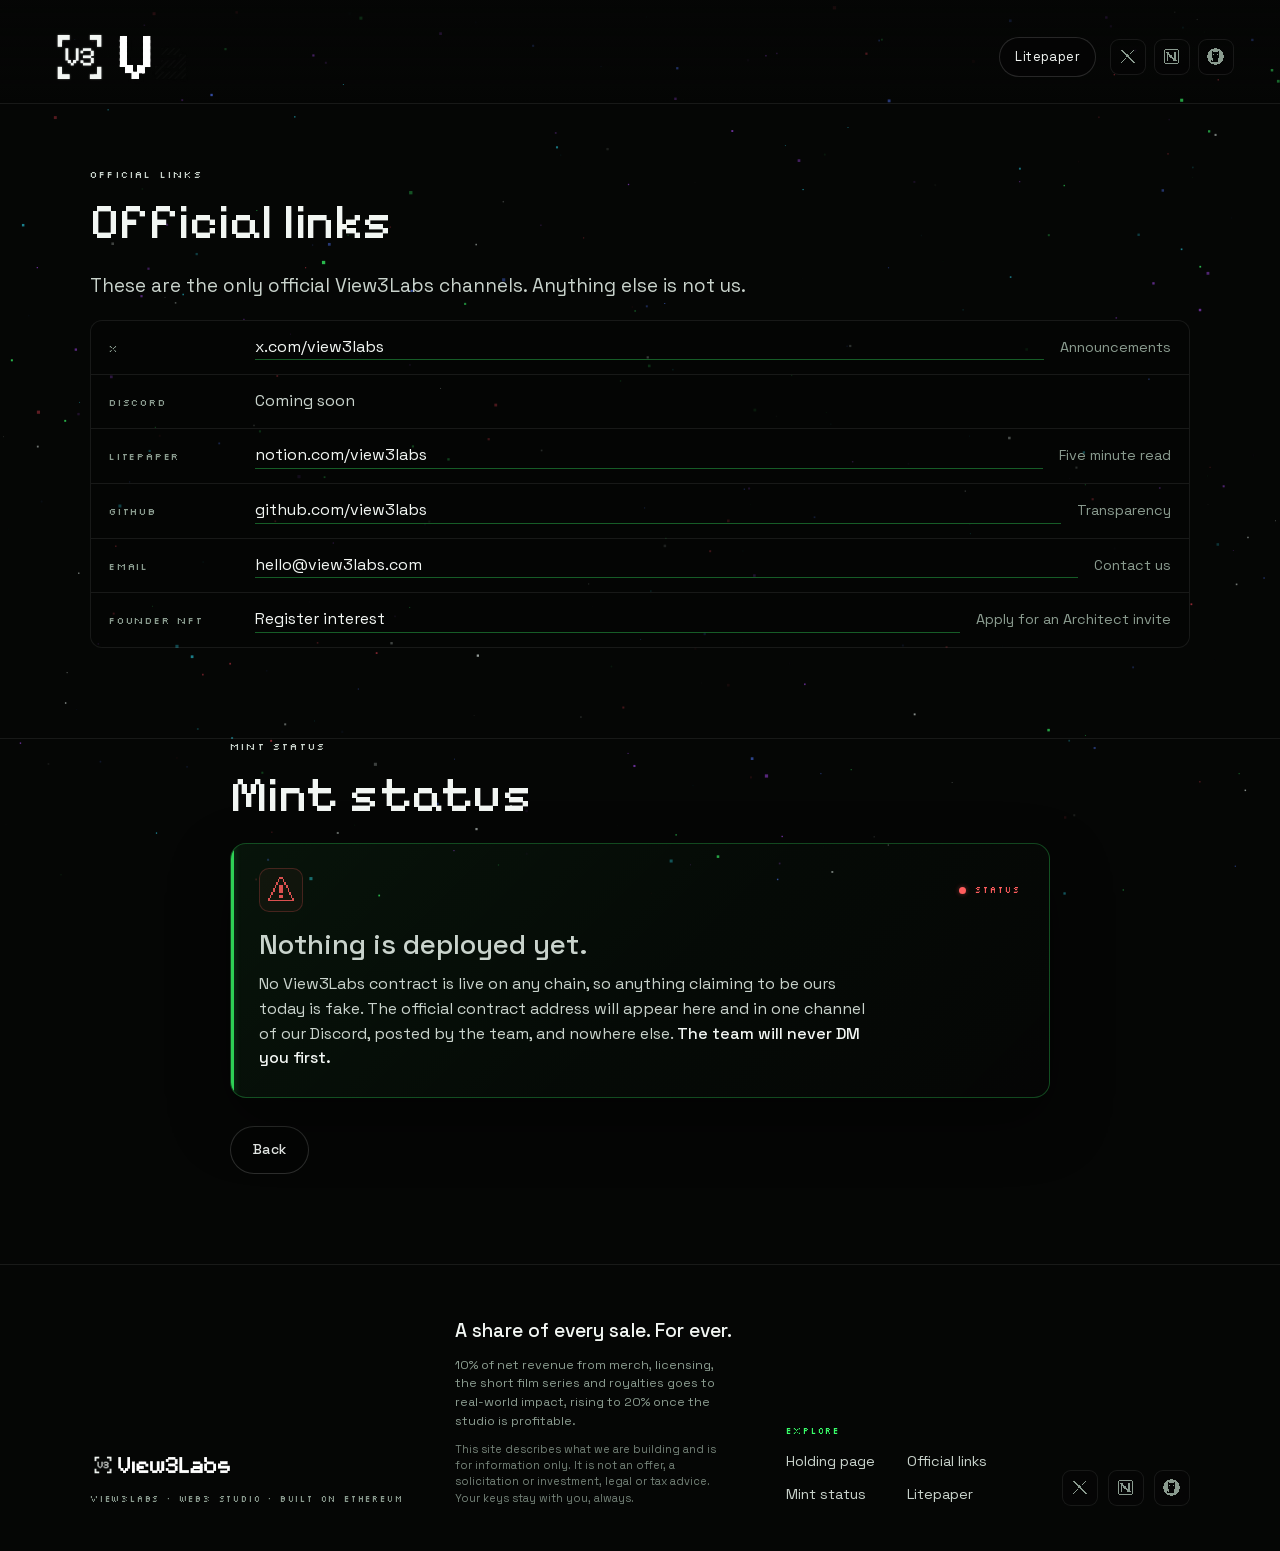
==== commit d099460b: "Icons: the green V3 mark as the favicon and touch icon, with cache stamps" ====
--- a/links/index.html
+++ b/links/index.html
@@ -13,12 +13,12 @@
 <meta property="og:image" content="https://view3labs.com/assets/og-image-v3.jpg">
 <meta property="og:url" content="https://view3labs.com/links/">
 <meta name="twitter:card" content="summary_large_image">
-<link rel="icon" type="image/png" sizes="64x64" href="../assets/favicon-64.png">
-<link rel="apple-touch-icon" href="../assets/apple-touch-icon.png">
+<link rel="icon" type="image/png" sizes="64x64" href="../assets/favicon-64.png?v=20261027e">
+<link rel="apple-touch-icon" href="../assets/apple-touch-icon.png?v=20261027e">
 <link rel="preload" href="../fonts/space-grotesk.woff2" as="font" type="font/woff2" crossorigin>
 <link rel="preload" href="../fonts/silkscreen-400.woff2" as="font" type="font/woff2" crossorigin>
 <link rel="preload" href="../fonts/pixelify-sans.woff2" as="font" type="font/woff2" crossorigin>
-<link rel="stylesheet" href="../style.css?v=20261026i">
+<link rel="stylesheet" href="../style.css?v=20261027e">
 </head>
 <body class="holding">
 
@@ -123,6 +123,6 @@
   </div>
 </footer>
 
-<script src="../app.js?v=20261026i" defer></script>
+<script src="../app.js?v=20261027e" defer></script>
 </body>
 </html>
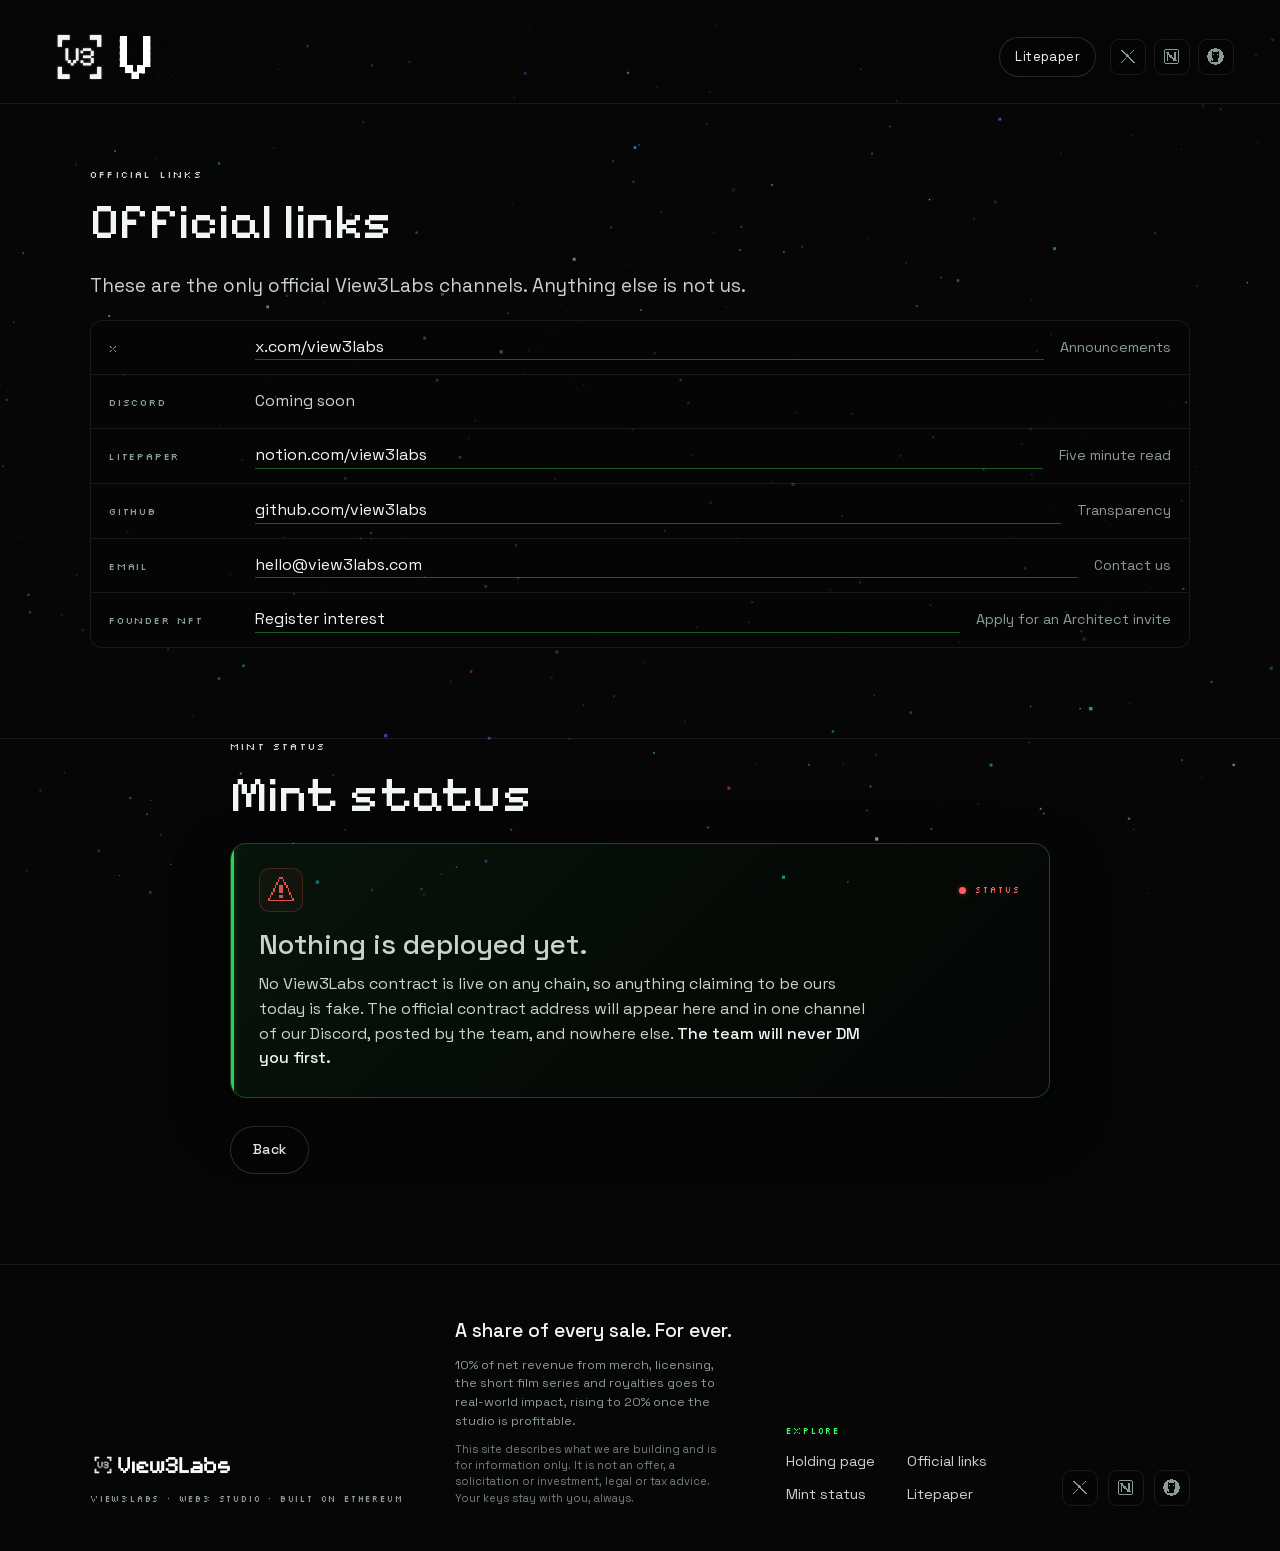
==== commit 796beaa9: "Hero symbol: roto logo v4 loop" ====
--- a/links/index.html
+++ b/links/index.html
@@ -13,12 +13,12 @@
 <meta property="og:image" content="https://view3labs.com/assets/og-image-v3.jpg">
 <meta property="og:url" content="https://view3labs.com/links/">
 <meta name="twitter:card" content="summary_large_image">
-<link rel="icon" type="image/png" sizes="64x64" href="../assets/favicon-64.png?v=20261027e">
-<link rel="apple-touch-icon" href="../assets/apple-touch-icon.png?v=20261027e">
+<link rel="icon" type="image/png" sizes="64x64" href="../assets/favicon-64.png?v=20261110a">
+<link rel="apple-touch-icon" href="../assets/apple-touch-icon.png?v=20261110a">
 <link rel="preload" href="../fonts/space-grotesk.woff2" as="font" type="font/woff2" crossorigin>
 <link rel="preload" href="../fonts/silkscreen-400.woff2" as="font" type="font/woff2" crossorigin>
 <link rel="preload" href="../fonts/pixelify-sans.woff2" as="font" type="font/woff2" crossorigin>
-<link rel="stylesheet" href="../style.css?v=20261027e">
+<link rel="stylesheet" href="../style.css?v=20261110a">
 </head>
 <body class="holding">
 
@@ -123,6 +123,6 @@
   </div>
 </footer>
 
-<script src="../app.js?v=20261027e" defer></script>
+<script src="../app.js?v=20261110a" defer></script>
 </body>
 </html>
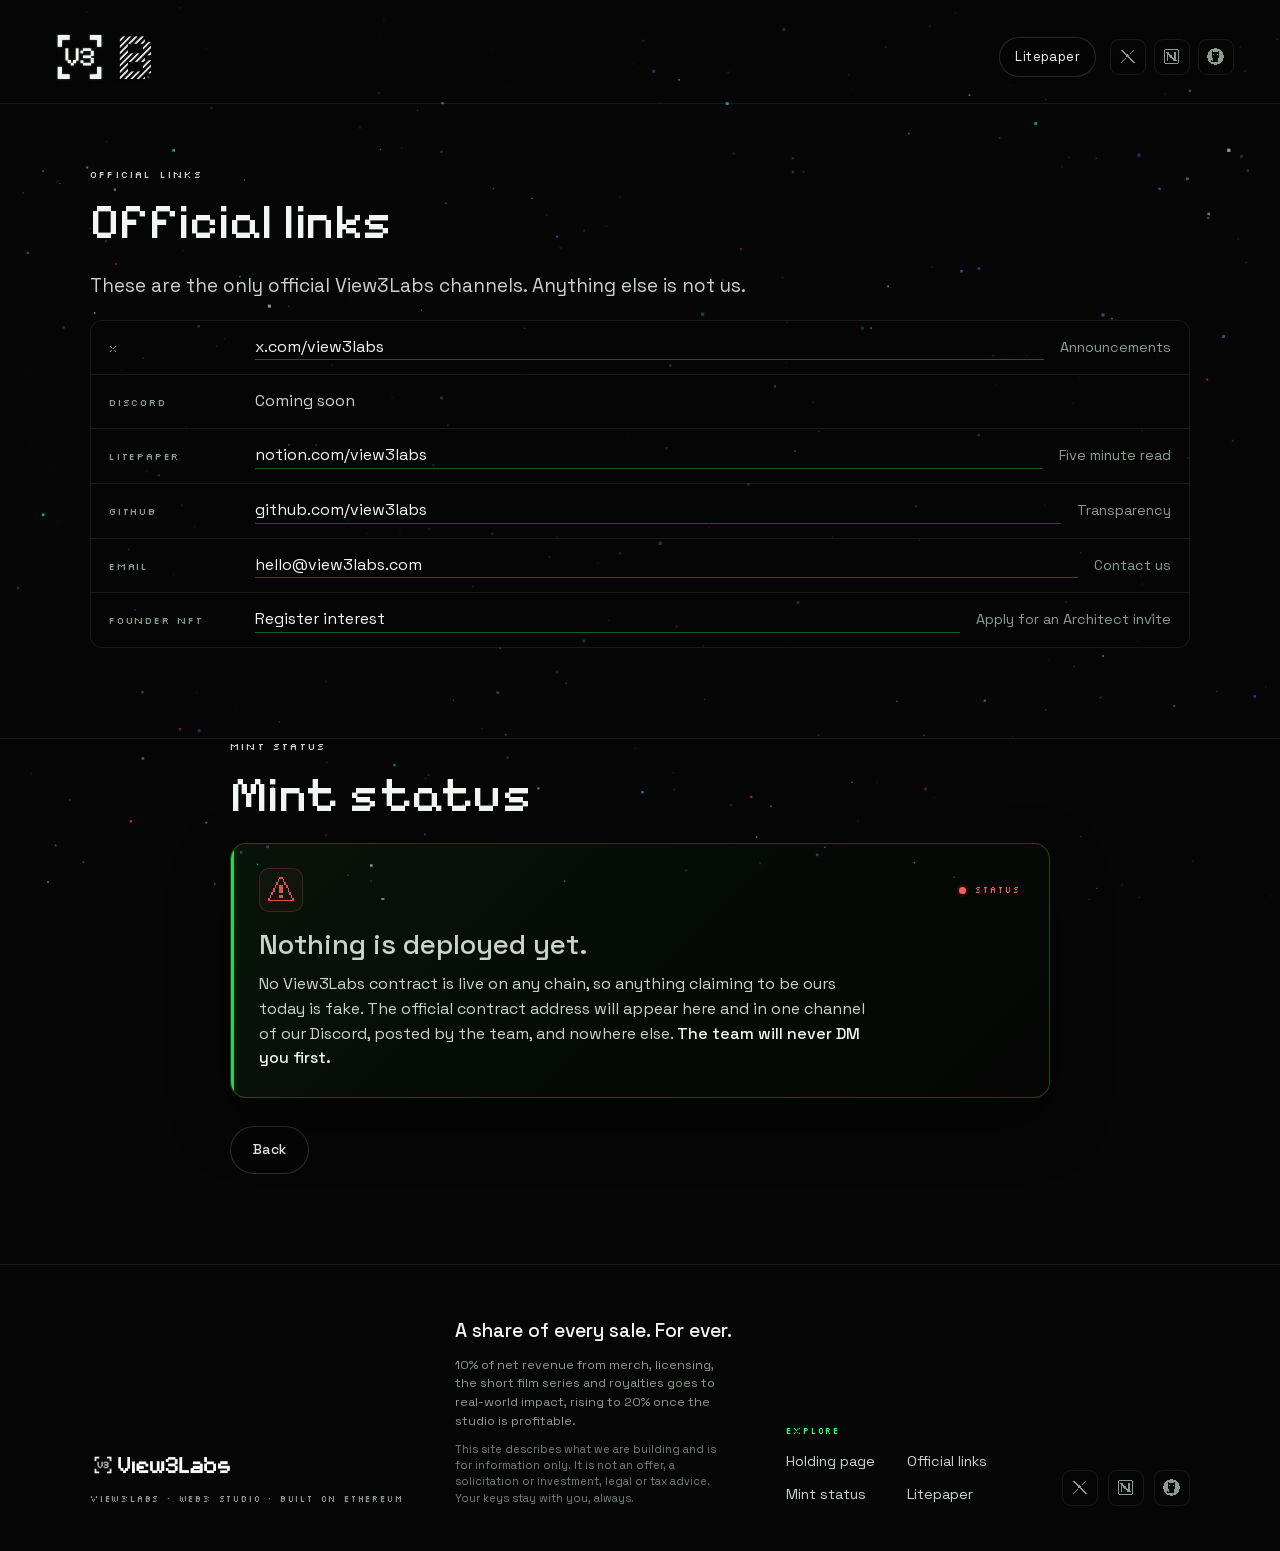
==== commit 207d8b19: "Video: no fullscreen takeover or frozen hero in in-app browsers" ====
--- a/links/index.html
+++ b/links/index.html
@@ -13,12 +13,12 @@
 <meta property="og:image" content="https://view3labs.com/assets/og-image-v3.jpg">
 <meta property="og:url" content="https://view3labs.com/links/">
 <meta name="twitter:card" content="summary_large_image">
-<link rel="icon" type="image/png" sizes="64x64" href="../assets/favicon-64.png?v=20261110a">
-<link rel="apple-touch-icon" href="../assets/apple-touch-icon.png?v=20261110a">
+<link rel="icon" type="image/png" sizes="64x64" href="../assets/favicon-64.png?v=20261111a">
+<link rel="apple-touch-icon" href="../assets/apple-touch-icon.png?v=20261111a">
 <link rel="preload" href="../fonts/space-grotesk.woff2" as="font" type="font/woff2" crossorigin>
 <link rel="preload" href="../fonts/silkscreen-400.woff2" as="font" type="font/woff2" crossorigin>
 <link rel="preload" href="../fonts/pixelify-sans.woff2" as="font" type="font/woff2" crossorigin>
-<link rel="stylesheet" href="../style.css?v=20261110a">
+<link rel="stylesheet" href="../style.css?v=20261111a">
 </head>
 <body class="holding">
 
@@ -123,6 +123,6 @@
   </div>
 </footer>
 
-<script src="../app.js?v=20261110a" defer></script>
+<script src="../app.js?v=20261111a" defer></script>
 </body>
 </html>
--- a/style.css
+++ b/style.css
@@ -80,7 +80,7 @@
 .brand__video, .brand__img {
   width: 100%; aspect-ratio: 840 / 160; height: auto;                     /* no CSS filter here: WebKit drops a video's alpha when one is applied */
 }
-.brand__video { display: none; }
+.brand__video { display: none; pointer-events: none; }                                    /* never a tap target: some webviews open a tapped video fullscreen */
 .brand__video.is-blend { mix-blend-mode: screen; }
 .brand__word.has-video .brand__video { display: block; }
 .brand__word.has-video .brand__img { display: none; }
@@ -440,7 +440,7 @@
 .footer__mark { width: calc(var(--fw) * 0.2186); height: auto; flex: none; margin-right: -1px; }
 .footer__word { position: relative; display: block; width: var(--fw); }
 .footer__video, .footer__img { width: 100%; aspect-ratio: 840 / 160; height: auto; }
-.footer__video { display: none; }
+.footer__video { display: none; pointer-events: none; }
 .footer__video.is-blend { mix-blend-mode: screen; }
 .footer__word.has-video .footer__video { display: block; }
 .footer__word.has-video .footer__img { display: none; }
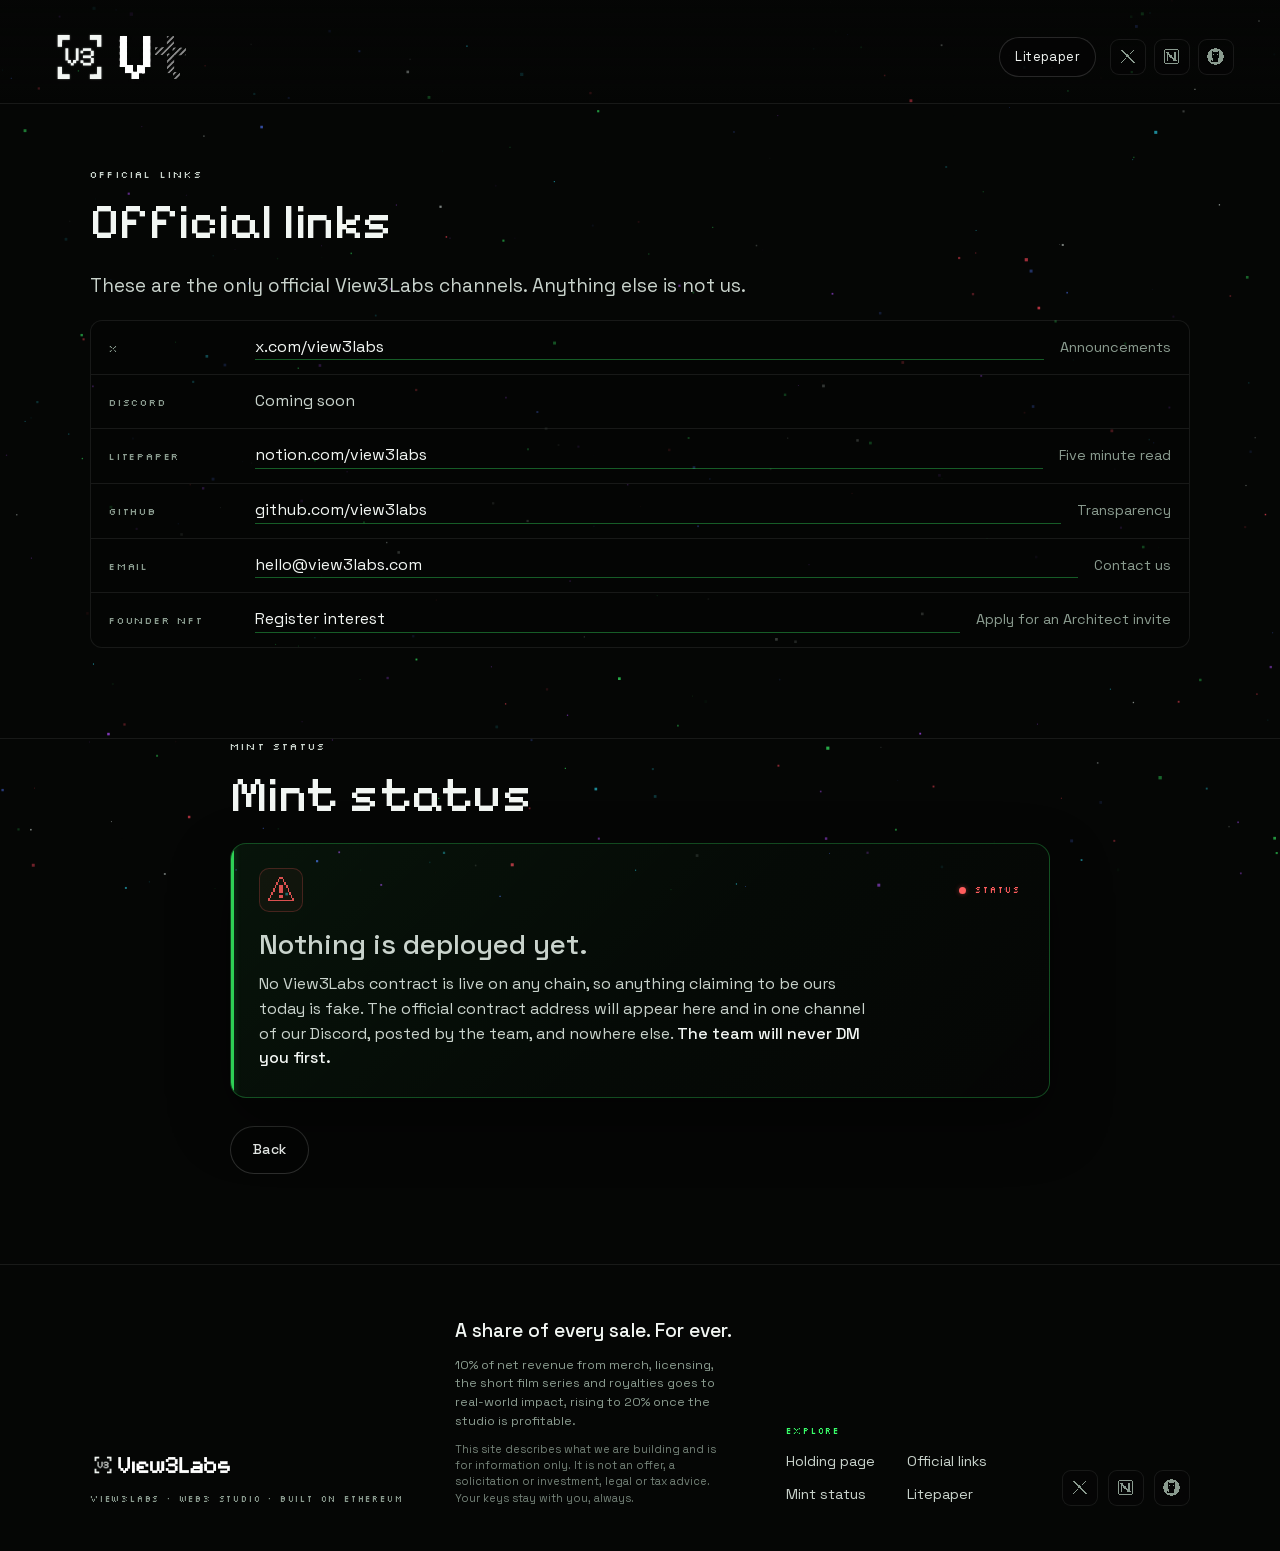
==== commit 574ceafd: "Hero: size by the visible height on touch devices" ====
--- a/links/index.html
+++ b/links/index.html
@@ -13,12 +13,12 @@
 <meta property="og:image" content="https://view3labs.com/assets/og-image-v3.jpg">
 <meta property="og:url" content="https://view3labs.com/links/">
 <meta name="twitter:card" content="summary_large_image">
-<link rel="icon" type="image/png" sizes="64x64" href="../assets/favicon-64.png?v=20261111a">
-<link rel="apple-touch-icon" href="../assets/apple-touch-icon.png?v=20261111a">
+<link rel="icon" type="image/png" sizes="64x64" href="../assets/favicon-64.png?v=20261111b">
+<link rel="apple-touch-icon" href="../assets/apple-touch-icon.png?v=20261111b">
 <link rel="preload" href="../fonts/space-grotesk.woff2" as="font" type="font/woff2" crossorigin>
 <link rel="preload" href="../fonts/silkscreen-400.woff2" as="font" type="font/woff2" crossorigin>
 <link rel="preload" href="../fonts/pixelify-sans.woff2" as="font" type="font/woff2" crossorigin>
-<link rel="stylesheet" href="../style.css?v=20261111a">
+<link rel="stylesheet" href="../style.css?v=20261111b">
 </head>
 <body class="holding">
 
@@ -123,6 +123,6 @@
   </div>
 </footer>
 
-<script src="../app.js?v=20261111a" defer></script>
+<script src="../app.js?v=20261111b" defer></script>
 </body>
 </html>
--- a/style.css
+++ b/style.css
@@ -140,7 +140,7 @@
 /* ---------- Hero ---------- */
 .hero {
   position: relative; z-index: auto; overflow: hidden;                                       /* z-index auto: no isolated context, so the fallback blend reaches the field */
-  min-height: calc(100svh - var(--top-h, 96px));                                            /* the hero and its meta bar fill the first screen exactly */
+  min-height: calc(var(--vh, 100svh) - var(--top-h, 96px));                                /* --vh: the visible height measured on touch devices; see app.js */                                            /* the hero and its meta bar fill the first screen exactly */
   display: grid; grid-template-rows: 1fr auto;
   padding: clamp(24px, 6vh, 72px) 0 0;
 }
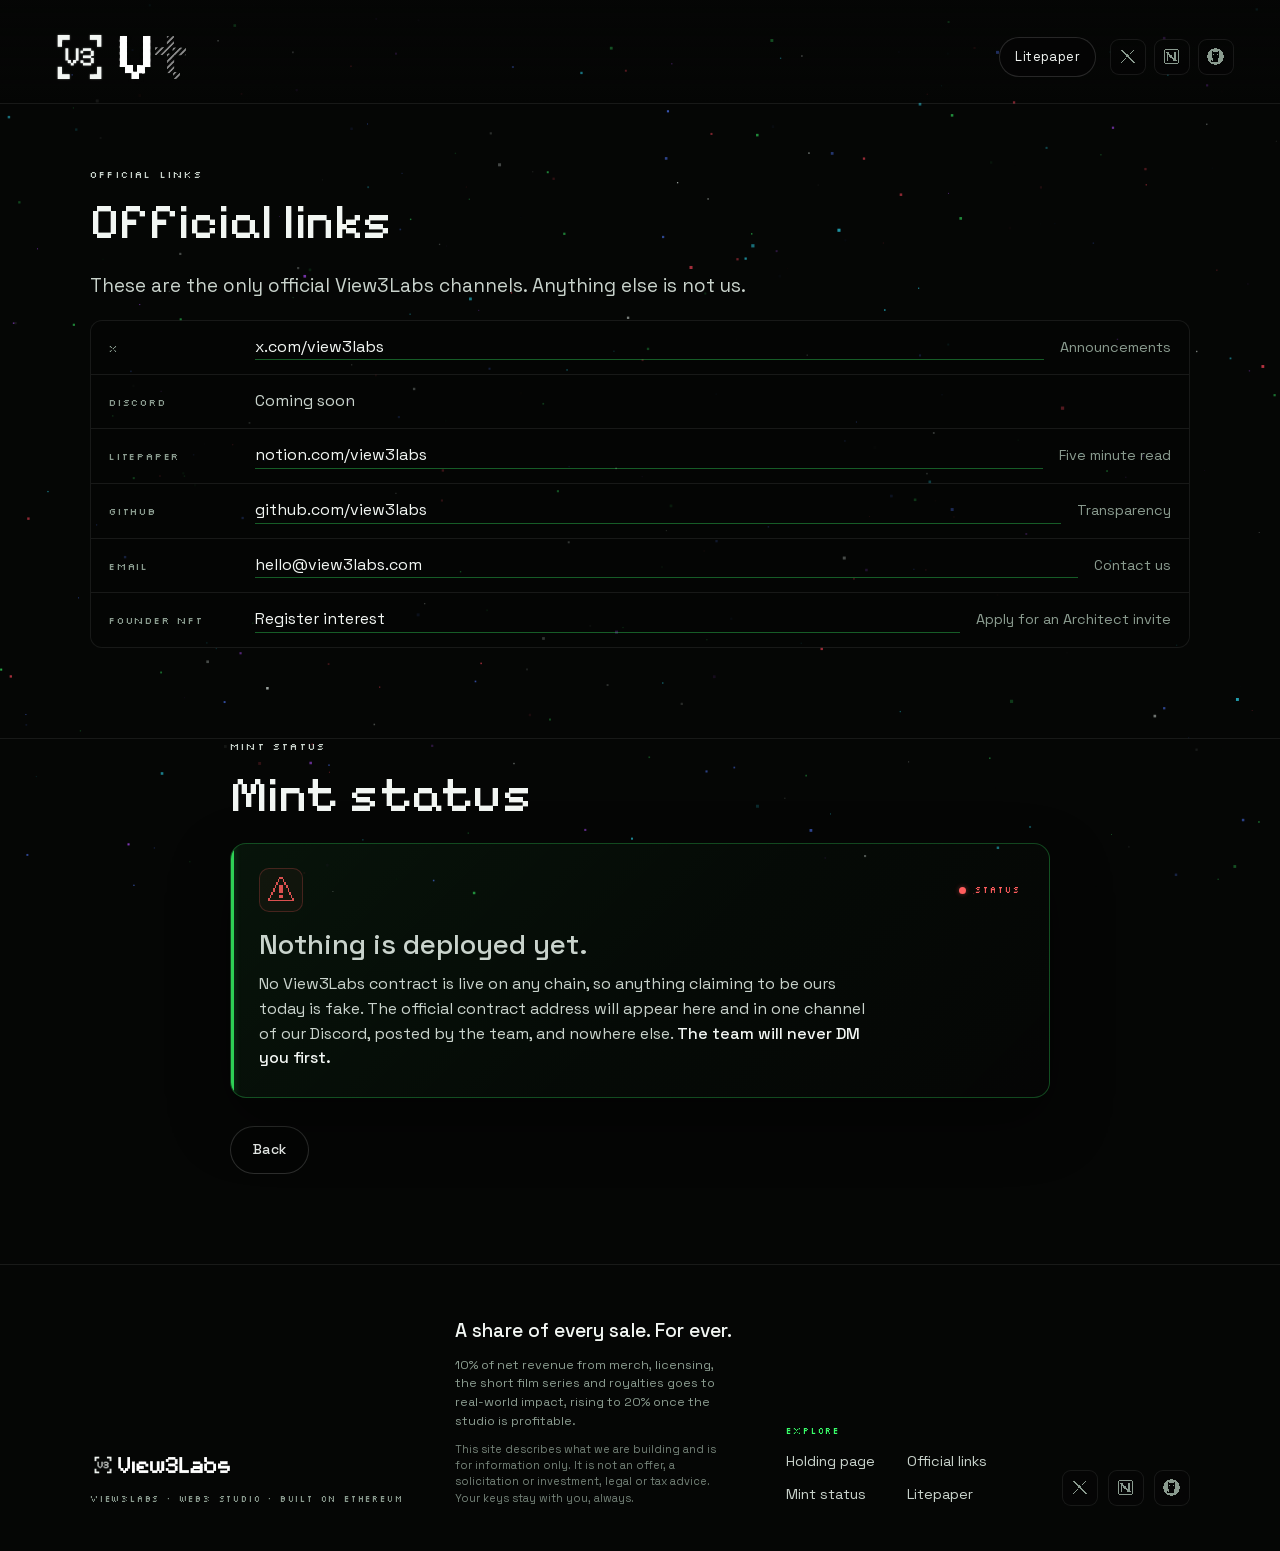
==== commit 3424b23a: "Hero height: guard pinch zoom, reset on large height changes, header fits narrow screens" ====
--- a/links/index.html
+++ b/links/index.html
@@ -13,12 +13,12 @@
 <meta property="og:image" content="https://view3labs.com/assets/og-image-v3.jpg">
 <meta property="og:url" content="https://view3labs.com/links/">
 <meta name="twitter:card" content="summary_large_image">
-<link rel="icon" type="image/png" sizes="64x64" href="../assets/favicon-64.png?v=20261111b">
-<link rel="apple-touch-icon" href="../assets/apple-touch-icon.png?v=20261111b">
+<link rel="icon" type="image/png" sizes="64x64" href="../assets/favicon-64.png?v=20261111c">
+<link rel="apple-touch-icon" href="../assets/apple-touch-icon.png?v=20261111c">
 <link rel="preload" href="../fonts/space-grotesk.woff2" as="font" type="font/woff2" crossorigin>
 <link rel="preload" href="../fonts/silkscreen-400.woff2" as="font" type="font/woff2" crossorigin>
 <link rel="preload" href="../fonts/pixelify-sans.woff2" as="font" type="font/woff2" crossorigin>
-<link rel="stylesheet" href="../style.css?v=20261111b">
+<link rel="stylesheet" href="../style.css?v=20261111c">
 </head>
 <body class="holding">
 
@@ -123,6 +123,6 @@
   </div>
 </footer>
 
-<script src="../app.js?v=20261111b" defer></script>
+<script src="../app.js?v=20261111c" defer></script>
 </body>
 </html>
--- a/style.css
+++ b/style.css
@@ -140,7 +140,7 @@
 /* ---------- Hero ---------- */
 .hero {
   position: relative; z-index: auto; overflow: hidden;                                       /* z-index auto: no isolated context, so the fallback blend reaches the field */
-  min-height: calc(var(--vh, 100svh) - var(--top-h, 96px));                                /* --vh: the visible height measured on touch devices; see app.js */                                            /* the hero and its meta bar fill the first screen exactly */
+  min-height: calc(var(--vh, 100svh) - var(--top-h, 96px));                                /* the hero and its meta bar fill the first screen exactly; --vh is the visible height measured on touch devices, see app.js */
   display: grid; grid-template-rows: 1fr auto;
   padding: clamp(24px, 6vh, 72px) 0 0;
 }
@@ -530,6 +530,12 @@
   .mint--warning .mint__dot, .mint__dot { animation: none; }
 }
 
+@media (max-width: 480px) {                                                            /* the header must never be wider than the screen: Android Chrome would widen the layout viewport to fit it */
+  :root { --word-w: clamp(130px, min(48vw, 80vw - 136px), 220px); }                    /* brand + 12px + three 36px icons at 4px + two 18px gutters stays inside 100vw */
+  .top { gap: 12px; }
+  .top__icons { gap: 4px; }
+}
+
 /* ============================================================================
    Holding page (pre-launch): header right-hand group, full-height hero, links page
    ========================================================================== */
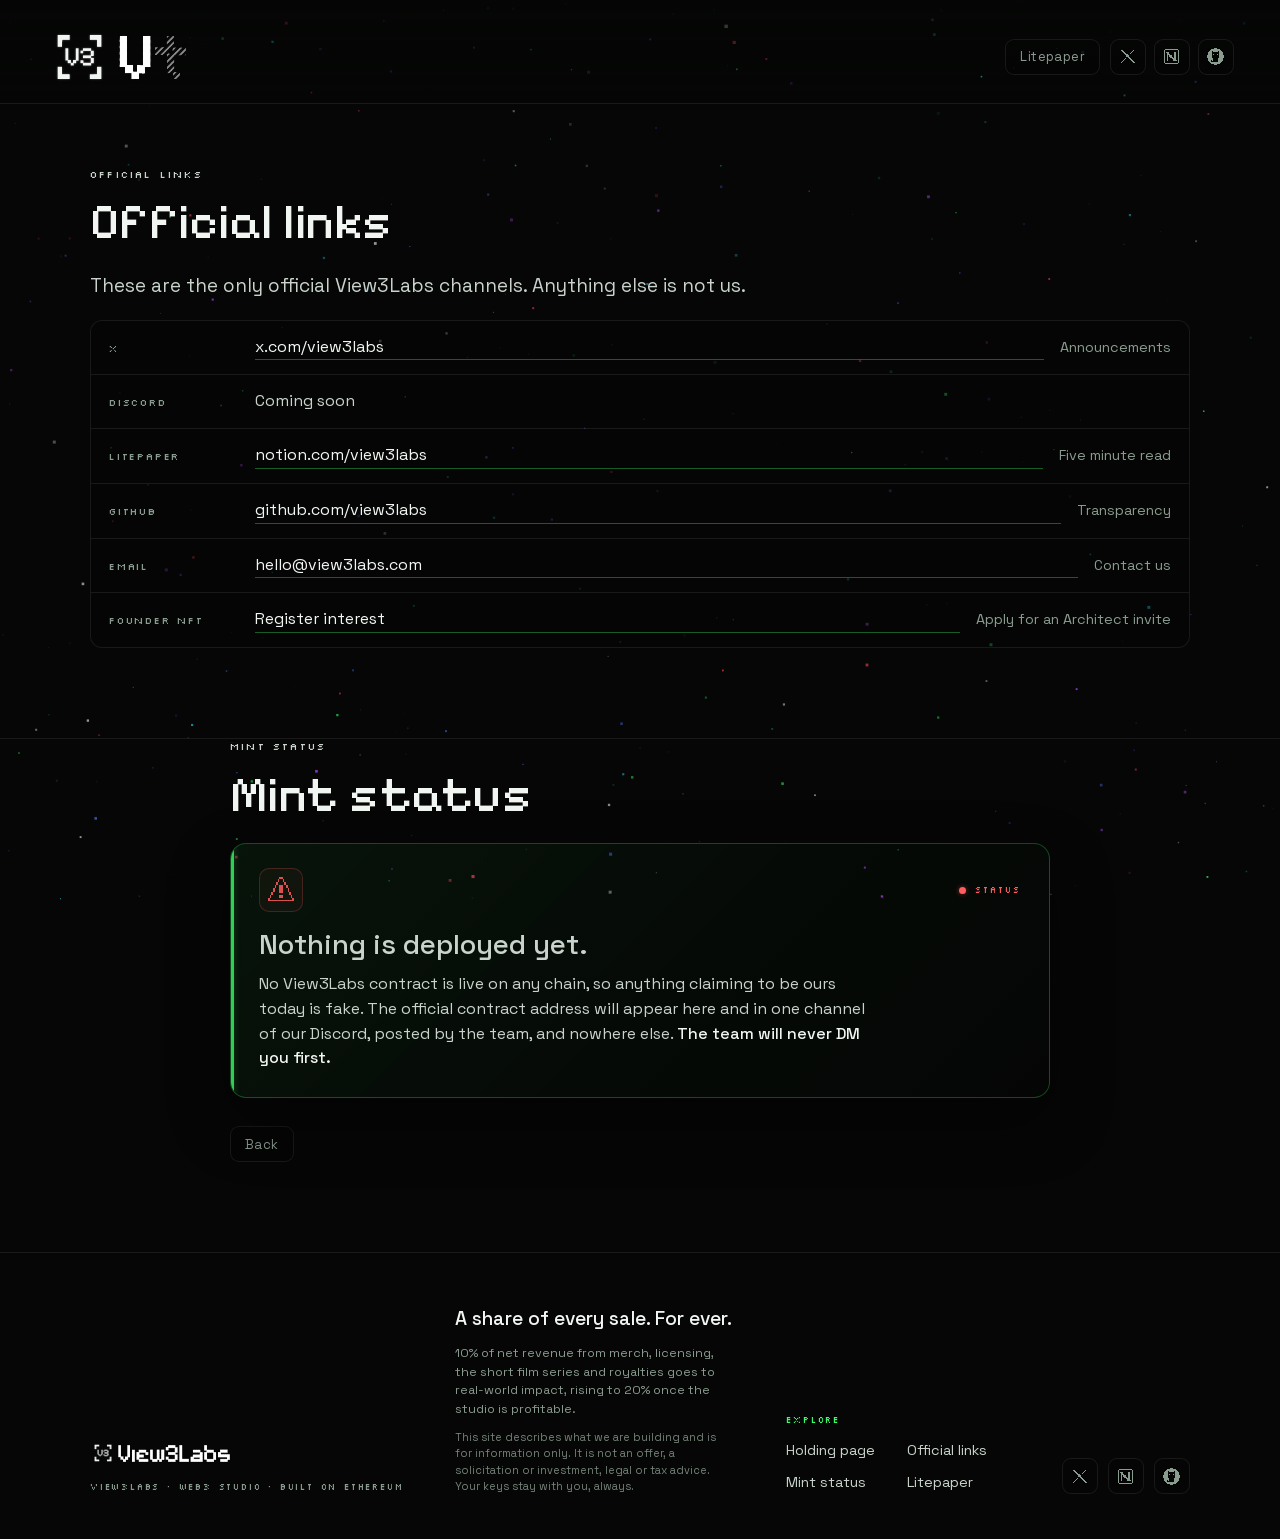
==== commit 4eb685ca: "Hero: two buttons in the header button design, status in the HUD bar, drawing link lines" ====
--- a/links/index.html
+++ b/links/index.html
@@ -13,12 +13,12 @@
 <meta property="og:image" content="https://view3labs.com/assets/og-image-v3.jpg">
 <meta property="og:url" content="https://view3labs.com/links/">
 <meta name="twitter:card" content="summary_large_image">
-<link rel="icon" type="image/png" sizes="64x64" href="../assets/favicon-64.png?v=20261111c">
-<link rel="apple-touch-icon" href="../assets/apple-touch-icon.png?v=20261111c">
+<link rel="icon" type="image/png" sizes="64x64" href="../assets/favicon-64.png?v=20261117b">
+<link rel="apple-touch-icon" href="../assets/apple-touch-icon.png?v=20261117b">
 <link rel="preload" href="../fonts/space-grotesk.woff2" as="font" type="font/woff2" crossorigin>
 <link rel="preload" href="../fonts/silkscreen-400.woff2" as="font" type="font/woff2" crossorigin>
 <link rel="preload" href="../fonts/pixelify-sans.woff2" as="font" type="font/woff2" crossorigin>
-<link rel="stylesheet" href="../style.css?v=20261111c">
+<link rel="stylesheet" href="../style.css?v=20261117b">
 </head>
 <body class="holding">
 
@@ -83,7 +83,7 @@
       <code class="mint__address" data-mint-address></code>
       <a class="btn btn--primary" data-mint-link href="#" target="_blank" rel="noopener">Official mint page</a>
     </div>
-    <a class="btn btn--ghost page__back" href="../">Back</a>
+    <a class="page__back" href="../">Back</a>
   </div>
 </section>
 
@@ -123,6 +123,6 @@
   </div>
 </footer>
 
-<script src="../app.js?v=20261111c" defer></script>
+<script src="../app.js?v=20261117b" defer></script>
 </body>
 </html>
--- a/style.css
+++ b/style.css
@@ -137,6 +137,7 @@
 .btn--ghost { border-color: rgba(255,255,255,0.16); color: var(--ink); background: rgba(5,6,5,0.5); transition: border-color .25s ease; }
 .btn--ghost:hover, .btn--ghost:focus-visible { border-color: var(--green); }   /* thin outline turns green */
 
+
 /* ---------- Hero ---------- */
 .hero {
   position: relative; z-index: auto; overflow: hidden;                                       /* z-index auto: no isolated context, so the fallback blend reaches the field */
@@ -170,17 +171,19 @@
 }
 .hero__intro { max-width: var(--measure); color: var(--body); font-size: clamp(1rem, 1.3vw, 1.125rem); margin-bottom: 10px; }
 .hero__tagline { max-width: var(--measure); color: var(--mute); font-size: 0.9rem; margin-bottom: 18px; }
-.hero__actions { display: flex; gap: 12px; flex-wrap: wrap; }
+.hero__actions { display: flex; gap: 10px; align-items: center; flex-wrap: wrap; }
 
 
 /* Axis bar (hero footer) */
 .meta {
-  display: flex; justify-content: space-between; align-items: center; gap: 16px;
+  display: flex; justify-content: flex-start; align-items: center; gap: 18px;
   padding: 10px var(--gutter) 18px;
   font-family: var(--font-display); font-size: 9px; letter-spacing: 0.16em; text-transform: uppercase;
   color: var(--mute);
 }
-.meta__right { display: inline-flex; align-items: center; gap: 18px; }
+.meta__right { display: inline-flex; align-items: center; gap: 18px; order: 3; margin-left: auto; }
+.meta [data-coord] { order: 1; }
+.meta__status { order: 2; color: var(--mute); }                              /* the holding page's status, in the bar's own voice */
 .meta [data-sig] { color: var(--green); opacity: 0.8; }
 .meta__scroll { display: inline-flex; align-items: center; gap: 10px; color: var(--mute); transition: color .2s; }
 .meta__scroll:hover { color: var(--ink); }
@@ -421,8 +424,13 @@
 .links__row:last-child { border-bottom: 0; }
 .links__channel { font-family: var(--font-display); font-size: 10px; letter-spacing: 0.18em; text-transform: uppercase; color: var(--mute); }
 .links__link { color: var(--ink); word-break: break-word; }
-a.links__link { border-bottom: 1px solid rgba(57,255,106,0.35); transition: border-color .2s, color .2s; }
-a.links__link:hover { color: var(--green); border-color: var(--green); }
+a.links__link { position: relative; border-bottom: 1px solid rgba(57,255,106,0.35); transition: color .2s; }
+a.links__link::after {                                                       /* the green line draws in from the left on hover and leaves to the right */
+  content: ""; position: absolute; left: 0; right: 0; bottom: -1px; height: 1px; background: var(--green);
+  transform: scaleX(0); transform-origin: right; transition: transform .32s cubic-bezier(.2,.8,.2,1);
+}
+a.links__link:hover, a.links__link:focus-visible { color: var(--green); }
+a.links__link:hover::after, a.links__link:focus-visible::after { transform: scaleX(1); transform-origin: left; }
 .links__link--text, span.links__link { color: var(--body); }
 .links__note { color: var(--mute); font-size: 0.9rem; text-align: right; }
 
@@ -507,6 +515,9 @@
 
 @media (max-width: 720px) {
   :root { --word-w: clamp(150px, 48vw, 220px); }
+  .meta { flex-wrap: wrap; row-gap: 8px; }
+  .meta__status { order: 0; flex: 1 0 100%; }                                /* its own row: the axis readout follows the phone's tilt and keeps its line */
+  .hero__media .section__video { top: 23%; }                                /* the mark sits in the space above the headline instead of on the paragraph */
   html { scroll-padding-top: 72px; }
     .meta__scroll { display: none; }
   .links__row { grid-template-columns: 1fr; gap: 4px; }
@@ -523,7 +534,7 @@
 
 @media (prefers-reduced-motion: reduce) {
   html { scroll-behavior: auto; }
-  .brand, .nav a::after, .menu__bar, .reveal, .card, .btn { transition: none; }
+  .brand, .nav a::after, .menu__bar, .reveal, .card, .btn, .btn-line, a.links__link::after { transition: none; }
   .reveal { opacity: 1; transform: none; }
   .meta__cue { animation: none; }
   .alloc.is-in .alloc__seg, .table-wrap.is-in .table__bar span { animation: none; }
@@ -533,41 +544,25 @@
 @media (max-width: 480px) {                                                            /* the header must never be wider than the screen: Android Chrome would widen the layout viewport to fit it */
   :root { --word-w: clamp(130px, min(48vw, 80vw - 136px), 220px); }                    /* brand + 12px + three 36px icons at 4px + two 18px gutters stays inside 100vw */
   .top { gap: 12px; }
-  .top__icons { gap: 4px; }
+  .top__right .top__icons { gap: 4px; }                                                /* outranks the base .top__icons rule further down */
 }
 
 /* ============================================================================
    Holding page (pre-launch): header right-hand group, full-height hero, links page
    ========================================================================== */
-.top__right { margin-left: auto; display: flex; align-items: center; gap: 14px; }
-.top__pill {
-  font-family: var(--font-body); font-size: 13px; letter-spacing: 0.03em; color: var(--ink);
-  padding: 9px 15px; border: 1px solid rgba(255,255,255,0.14); border-radius: 999px;
-  background: rgba(5,6,5,0.82); transition: border-color .2s;
-}
-.top__pill:hover, .top__pill:focus-visible { border-color: rgba(255,255,255,0.4); }
+.top__right { margin-left: auto; display: flex; align-items: center; gap: 10px; }
+.top__pill, .page__back, .btn-line {                                              /* one button design: header Litepaper, hero actions, the links page's Back */
+  display: inline-flex; align-items: center; height: 36px; padding: 0 14px; border-radius: 9px; line-height: 1;   /* the icon buttons' shape and ground */
+  font-family: var(--font-body); font-size: 13px; letter-spacing: 0.03em; color: var(--mute);
+  border: 1px solid var(--line); background: rgba(5,6,5,0.6);
+  transition: border-color .2s, color .2s, transform .2s;
+}
+.top__pill:hover, .top__pill:focus-visible, .page__back:hover, .page__back:focus-visible, .btn-line:hover, .btn-line:focus-visible { border-color: rgba(57,255,106,0.6); color: var(--green); transform: translateY(-2px); }
 .top__icons { display: flex; gap: 8px; }
 .holding .hero__copy { padding-bottom: clamp(40px, 8vh, 96px); }
 .page { position: relative; z-index: 2; }                                   /* links page: sections stack over the field */
 .page .section { padding-top: clamp(40px, 7vh, 80px); }
 .page .section + .section { padding-top: 0; }
-.page__back { display: inline-flex; margin-top: 28px; }
+.page__back { margin-top: 28px; }
 @media (max-width: 560px) { .top__pill { display: none; } }                /* the Notion icon and the hero button still carry the litepaper */
 
-/* Coming soon sticker: the mint block's HUD look at sticker scale, above the headline on the lockup's left edge (green tone throughout) */
-.sticker {
-  position: relative; top: -10px; display: inline-flex; width: max-content; margin: 0 0 clamp(22px, 3.4vh, 36px);   /* lifted 10px clear of the headline; the rest of the copy stays put */
-  align-items: center; gap: 10px;
-  padding: 12px 16px 12px 18px; border-radius: 12px;
-  border: 1px solid rgba(57,255,106,0.3);
-  background: linear-gradient(135deg, rgba(57,255,106,0.08), rgba(5,6,5,0.9) 60%);
-  box-shadow: 0 14px 34px rgba(0,0,0,0.5);
-  font-family: var(--font-display); font-size: 9px; letter-spacing: 0.22em; text-transform: uppercase; color: var(--ink);
-  pointer-events: none;
-}
-.sticker::before { content: ""; position: absolute; inset: 0 auto 0 0; width: 3px; border-radius: 12px 0 0 12px; background: rgba(57,255,106,0.8); }
-.sticker__text { display: inline-flex; align-items: center; gap: 9px; }
-.sticker__dot { width: 6px; height: 6px; border-radius: 50%; background: var(--green); box-shadow: 0 0 6px rgba(57,255,106,0.5); animation: flash 1.1s steps(1, end) infinite; }
-html.is-still .sticker__dot { animation: none; }
-@media (max-width: 720px) { .sticker { padding: 10px 14px 10px 16px; } }
-@media (prefers-reduced-motion: reduce) { .sticker__dot { animation: none; } }
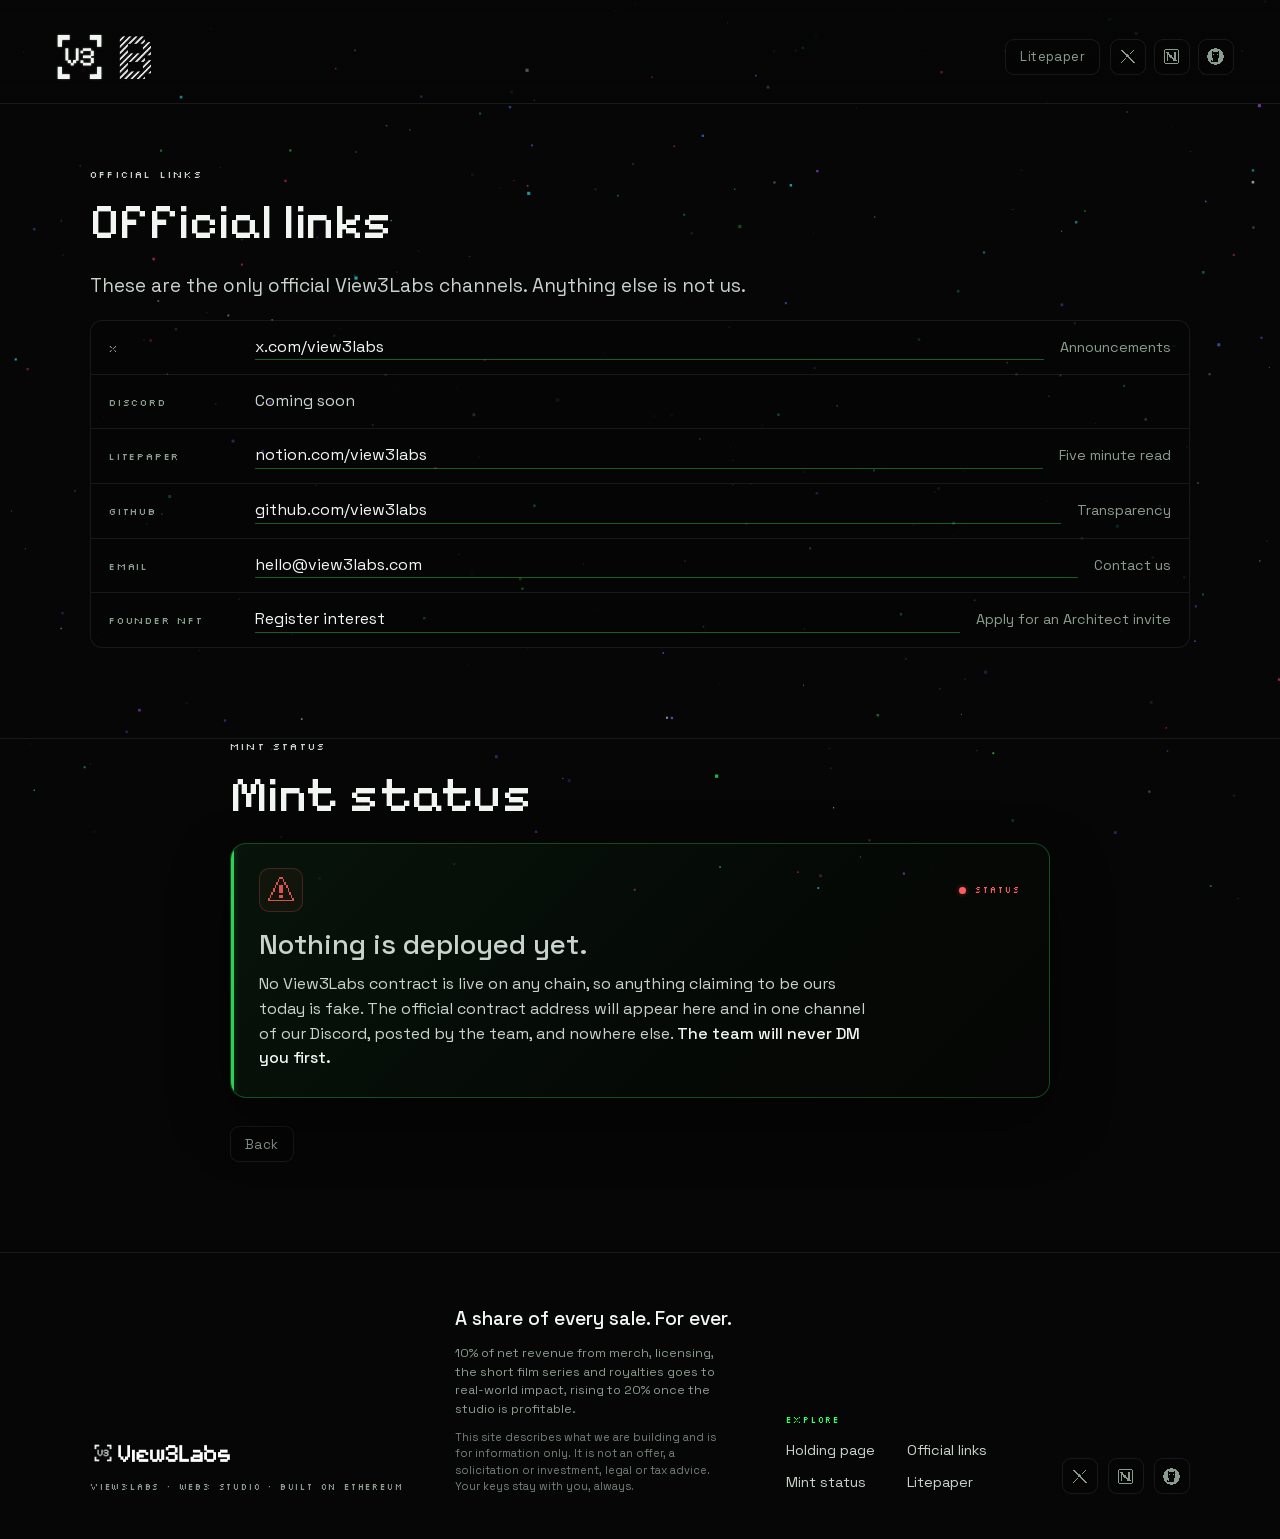
==== commit c5d06c98: "Holding hero: rotating mark removed; sentence-case buttons under reduced motion; tidy-ups" ====
--- a/links/index.html
+++ b/links/index.html
@@ -13,12 +13,12 @@
 <meta property="og:image" content="https://view3labs.com/assets/og-image-v3.jpg">
 <meta property="og:url" content="https://view3labs.com/links/">
 <meta name="twitter:card" content="summary_large_image">
-<link rel="icon" type="image/png" sizes="64x64" href="../assets/favicon-64.png?v=20261117b">
-<link rel="apple-touch-icon" href="../assets/apple-touch-icon.png?v=20261117b">
+<link rel="icon" type="image/png" sizes="64x64" href="../assets/favicon-64.png?v=20261117d">
+<link rel="apple-touch-icon" href="../assets/apple-touch-icon.png?v=20261117d">
 <link rel="preload" href="../fonts/space-grotesk.woff2" as="font" type="font/woff2" crossorigin>
 <link rel="preload" href="../fonts/silkscreen-400.woff2" as="font" type="font/woff2" crossorigin>
 <link rel="preload" href="../fonts/pixelify-sans.woff2" as="font" type="font/woff2" crossorigin>
-<link rel="stylesheet" href="../style.css?v=20261117b">
+<link rel="stylesheet" href="../style.css?v=20261117d">
 </head>
 <body class="holding">
 
@@ -123,6 +123,6 @@
   </div>
 </footer>
 
-<script src="../app.js?v=20261117b" defer></script>
+<script src="../app.js?v=20261117d" defer></script>
 </body>
 </html>
--- a/style.css
+++ b/style.css
@@ -134,8 +134,6 @@
 }
 .btn:hover { transform: translateY(-1px); }
 .btn--primary { background: var(--green); color: #031207; }
-.btn--ghost { border-color: rgba(255,255,255,0.16); color: var(--ink); background: rgba(5,6,5,0.5); transition: border-color .25s ease; }
-.btn--ghost:hover, .btn--ghost:focus-visible { border-color: var(--green); }   /* thin outline turns green */
 
 
 /* ---------- Hero ---------- */
@@ -328,7 +326,7 @@
   display: inline-flex; align-items: center; gap: 9px;
   font-family: var(--font-display); font-size: 9px; letter-spacing: 0.22em; text-transform: uppercase;
 }
-.mint__dot { width: 7px; height: 7px; border-radius: 50%; animation: pulse 2s ease-in-out infinite; }
+.mint__dot { width: 7px; height: 7px; border-radius: 50%; }
 .mint__title { font-size: clamp(1.35rem, 2.2vw, 1.75rem); font-weight: 500; line-height: 1.2; color: var(--ink); margin-bottom: 10px; }
 .mint p:last-child { margin-bottom: 0; }
 .mint strong { color: var(--ink); }
@@ -517,7 +515,6 @@
   :root { --word-w: clamp(150px, 48vw, 220px); }
   .meta { flex-wrap: wrap; row-gap: 8px; }
   .meta__status { order: 0; flex: 1 0 100%; }                                /* its own row: the axis readout follows the phone's tilt and keeps its line */
-  .hero__media .section__video { top: 23%; }                                /* the mark sits in the space above the headline instead of on the paragraph */
   html { scroll-padding-top: 72px; }
     .meta__scroll { display: none; }
   .links__row { grid-template-columns: 1fr; gap: 4px; }
@@ -534,7 +531,7 @@
 
 @media (prefers-reduced-motion: reduce) {
   html { scroll-behavior: auto; }
-  .brand, .nav a::after, .menu__bar, .reveal, .card, .btn, .btn-line, a.links__link::after { transition: none; }
+  .brand, .nav a::after, .menu__bar, .reveal, .card, .btn, .btn-line, .top__pill, .page__back, .footer__icon, a.links__link::after { transition: none; }
   .reveal { opacity: 1; transform: none; }
   .meta__cue { animation: none; }
   .alloc.is-in .alloc__seg, .table-wrap.is-in .table__bar span { animation: none; }
@@ -552,7 +549,7 @@
    ========================================================================== */
 .top__right { margin-left: auto; display: flex; align-items: center; gap: 10px; }
 .top__pill, .page__back, .btn-line {                                              /* one button design: header Litepaper, hero actions, the links page's Back */
-  display: inline-flex; align-items: center; height: 36px; padding: 0 14px; border-radius: 9px; line-height: 1;   /* the icon buttons' shape and ground */
+  display: inline-flex; align-items: center; height: 36px; padding: 0 14px; border-radius: 9px; line-height: 1; text-transform: none;   /* the icon buttons' shape and ground */
   font-family: var(--font-body); font-size: 13px; letter-spacing: 0.03em; color: var(--mute);
   border: 1px solid var(--line); background: rgba(5,6,5,0.6);
   transition: border-color .2s, color .2s, transform .2s;
@@ -564,5 +561,5 @@
 .page .section { padding-top: clamp(40px, 7vh, 80px); }
 .page .section + .section { padding-top: 0; }
 .page__back { margin-top: 28px; }
-@media (max-width: 560px) { .top__pill { display: none; } }                /* the Notion icon and the hero button still carry the litepaper */
-
+@media (max-width: 560px) { .top__pill { display: none; } }                /* the Notion icon and the links page still carry the litepaper */
+
